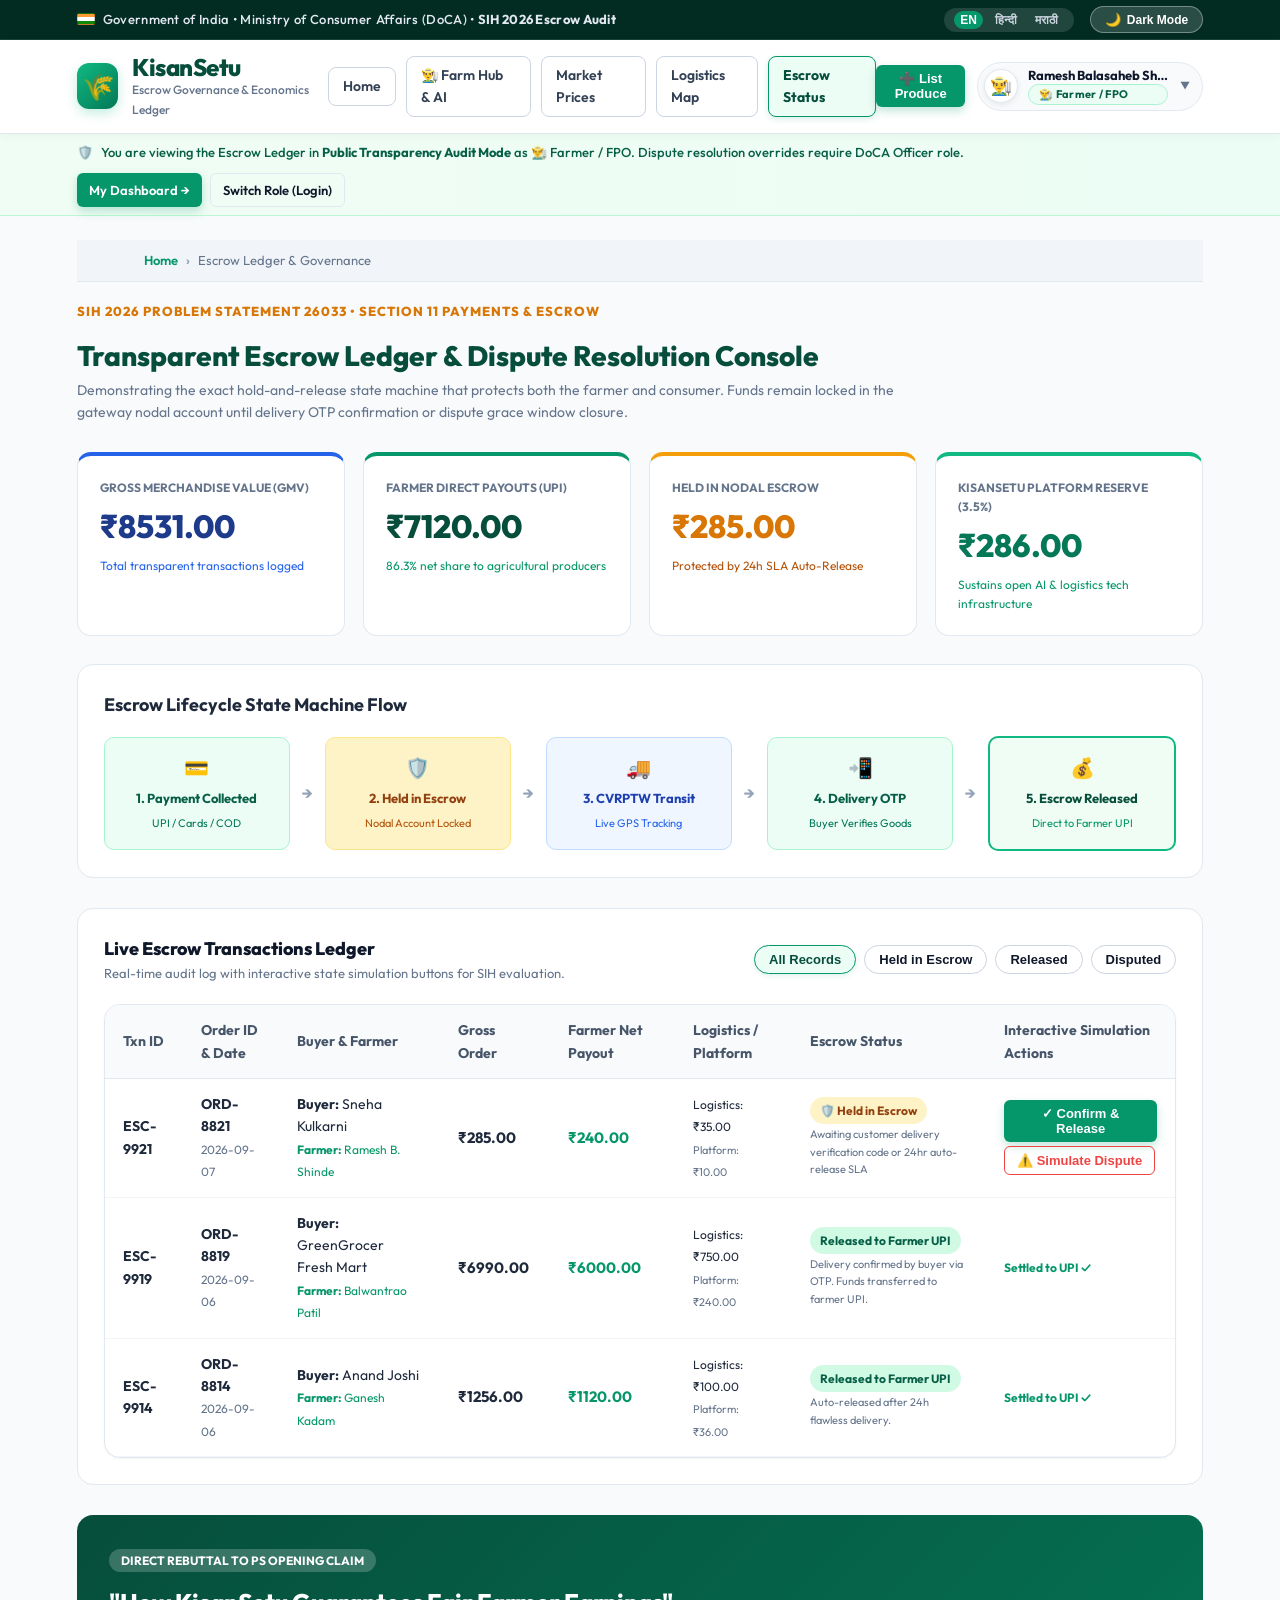
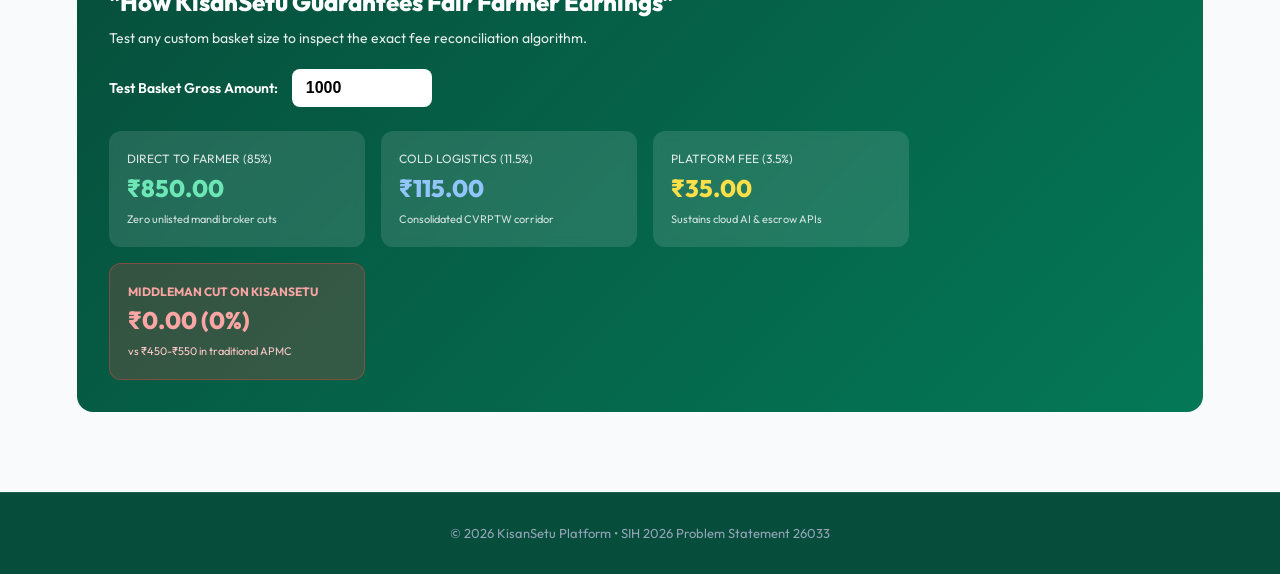
==== admin-escrow.html @ 2e5bcf42 "feat: initial commit for KisanSetu agricultural marketplace platform" ====
<!DOCTYPE html>
<html lang="en">
<head>
    <meta charset="UTF-8">
    <meta name="viewport" content="width=device-width, initial-scale=1.0">
    <title>Escrow Ledger & Platform Governance | KisanSetu (SIH 2026 PS 26033)</title>
    <link rel="stylesheet" href="css/style.css?v=2.4">
    <link rel="stylesheet" href="style.css?v=2.4">
</head>
<body>

    <!-- TOP GOVERNMENT BAR -->
    <div class="gov-top-bar">
        <div class="gov-emblem">
            <span class="gov-flag"></span>
            <span>Government of India • Ministry of Consumer Affairs (DoCA) • <strong>SIH 2026 Escrow Audit</strong></span>
        </div>
        <div class="top-bar-right">
            <div class="lang-selector">
                <button class="lang-btn active" data-lang="en">EN</button>
                <button class="lang-btn" data-lang="hi">हिन्दी</button>
                <button class="lang-btn" data-lang="mr">मराठी</button>
            </div>
        </div>
    </div>

    <!-- MAIN HEADER -->
    <header class="main-header">
        <a href="index.html" class="brand-logo">
            <div class="brand-icon-box">🌾</div>
            <div>
                <h1 class="brand-title">KisanSetu</h1>
                <p class="brand-tagline">Escrow Governance & Economics Ledger</p>
            </div>
        </a>

        <nav class="nav-links">
            <a href="index.html" class="nav-link">Home</a>
            <a href="marketplace.html" class="nav-link">Marketplace</a>
            <a href="farmer-dashboard.html" class="nav-link">AI Forecast</a>
            <a href="logistics.html" class="nav-link">Logistics Map</a>
            <a href="admin-escrow.html" class="nav-link active">Escrow Ledger</a>
        </nav>

        <div class="header-actions">
            <button class="btn btn-outline btn-sm" onclick="resetDatabase()">
                🔄 Reset Demo Data
            </button>
        </div>
    </header>

    <main style="padding: 24px 6% 40px; max-width: 1400px; margin: 0 auto; width: 100%;">
        
        <!-- BREADCRUMBS NAVIGATION -->
        <nav class="breadcrumbs" aria-label="Breadcrumb" style="margin-bottom: 16px;">
            <ol>
                <li><a href="index.html">Home</a></li>
                <li aria-current="page">Escrow Ledger & Governance</li>
            </ol>
        </nav>

        <!-- HEADER ROW -->
        <div style="margin-bottom: 28px;">
            <span class="section-badge">SIH 2026 PROBLEM STATEMENT 26033 • SECTION 11 PAYMENTS & ESCROW</span>
            <h2 style="font-size: 28px; font-weight: 800; color: var(--primary-deep); margin-top: 4px;">
                Transparent Escrow Ledger & Dispute Resolution Console
            </h2>
            <p style="font-size: 14px; color: var(--text-muted); max-width: 850px;">
                Demonstrating the exact hold-and-release state machine that protects both the farmer and consumer. Funds remain locked in the gateway nodal account until delivery OTP confirmation or dispute grace window closure.
            </p>
        </div>

        <!-- KPI STATS CARDS -->
        <div style="display: grid; grid-template-columns: repeat(auto-fit, minmax(240px, 1fr)); gap: 18px; margin-bottom: 28px;">
            <div style="background: white; border-radius: 14px; padding: 22px; border: 1px solid var(--border); border-top: 4px solid #2563eb;">
                <div style="font-size: 12px; color: #64748b; font-weight: 700; text-transform: uppercase;">Gross Merchandise Value (GMV)</div>
                <div style="font-size: 32px; font-weight: 800; color: #1e3a8a; margin-top: 4px;" id="kpiGmv">₹8,531.00</div>
                <div style="font-size: 12px; color: #2563eb; margin-top: 4px;">Total transparent transactions logged</div>
            </div>

            <div style="background: white; border-radius: 14px; padding: 22px; border: 1px solid var(--border); border-top: 4px solid #059669;">
                <div style="font-size: 12px; color: #64748b; font-weight: 700; text-transform: uppercase;">Farmer Direct Payouts (UPI)</div>
                <div style="font-size: 32px; font-weight: 800; color: #064e3b; margin-top: 4px;" id="kpiFarmerPayout">₹7,360.00</div>
                <div style="font-size: 12px; color: #059669; margin-top: 4px;">86.3% net share to agricultural producers</div>
            </div>

            <div style="background: white; border-radius: 14px; padding: 22px; border: 1px solid var(--border); border-top: 4px solid #f59e0b;">
                <div style="font-size: 12px; color: #64748b; font-weight: 700; text-transform: uppercase;">Held in Nodal Escrow</div>
                <div style="font-size: 32px; font-weight: 800; color: #d97706; margin-top: 4px;" id="kpiEscrowHeld">₹285.00</div>
                <div style="font-size: 12px; color: #b45309; margin-top: 4px;">Protected by 24h SLA Auto-Release</div>
            </div>

            <div style="background: white; border-radius: 14px; padding: 22px; border: 1px solid var(--border); border-top: 4px solid #10b981;">
                <div style="font-size: 12px; color: #64748b; font-weight: 700; text-transform: uppercase;">KisanSetu Platform Reserve (3.5%)</div>
                <div style="font-size: 32px; font-weight: 800; color: #047857; margin-top: 4px;" id="kpiPlatform">₹286.00</div>
                <div style="font-size: 12px; color: #059669; margin-top: 4px;">Sustains open AI & logistics tech infrastructure</div>
            </div>
        </div>

        <!-- ESCROW STATE MACHINE PIPELINE VISUALIZER -->
        <div style="background: white; border-radius: 16px; border: 1px solid var(--border); padding: 26px; margin-bottom: 30px;">
            <h3 style="font-size: 18px; font-weight: 700; margin-bottom: 16px; color: #1e293b;">
                Escrow Lifecycle State Machine Flow
            </h3>

            <div style="display: flex; justify-content: space-between; align-items: center; flex-wrap: wrap; gap: 12px; position: relative;">
                <div style="background: #ecfdf5; border: 1.5px solid #a7f3d0; padding: 14px 18px; border-radius: 10px; text-align: center; flex: 1; min-width: 140px;">
                    <div style="font-size: 20px;">💳</div>
                    <strong style="font-size: 13px; color: #065f46; display: block; margin-top: 4px;">1. Payment Collected</strong>
                    <span style="font-size: 11px; color: #047857;">UPI / Cards / COD</span>
                </div>
                <div style="color: #94a3b8; font-weight: bold;">→</div>

                <div style="background: #fef3c7; border: 1.5px solid #fde68a; padding: 14px 18px; border-radius: 10px; text-align: center; flex: 1; min-width: 140px;">
                    <div style="font-size: 20px;">🛡️</div>
                    <strong style="font-size: 13px; color: #92400e; display: block; margin-top: 4px;">2. Held in Escrow</strong>
                    <span style="font-size: 11px; color: #b45309;">Nodal Account Locked</span>
                </div>
                <div style="color: #94a3b8; font-weight: bold;">→</div>

                <div style="background: #eff6ff; border: 1.5px solid #bfdbfe; padding: 14px 18px; border-radius: 10px; text-align: center; flex: 1; min-width: 140px;">
                    <div style="font-size: 20px;">🚚</div>
                    <strong style="font-size: 13px; color: #1e40af; display: block; margin-top: 4px;">3. CVRPTW Transit</strong>
                    <span style="font-size: 11px; color: #2563eb;">Live GPS Tracking</span>
                </div>
                <div style="color: #94a3b8; font-weight: bold;">→</div>

                <div style="background: #ecfdf5; border: 1.5px solid #a7f3d0; padding: 14px 18px; border-radius: 10px; text-align: center; flex: 1; min-width: 140px;">
                    <div style="font-size: 20px;">📲</div>
                    <strong style="font-size: 13px; color: #065f46; display: block; margin-top: 4px;">4. Delivery OTP</strong>
                    <span style="font-size: 11px; color: #047857;">Buyer Verifies Goods</span>
                </div>
                <div style="color: #94a3b8; font-weight: bold;">→</div>

                <div style="background: #f0fdf4; border: 2px solid #10b981; padding: 14px 18px; border-radius: 10px; text-align: center; flex: 1; min-width: 140px;">
                    <div style="font-size: 20px;">💰</div>
                    <strong style="font-size: 13px; color: #064e3b; display: block; margin-top: 4px;">5. Escrow Released</strong>
                    <span style="font-size: 11px; color: #059669;">Direct to Farmer UPI</span>
                </div>
            </div>
        </div>

        <!-- ESCROW TRANSACTION AUDIT TABLE -->
        <div style="background: white; border-radius: 16px; border: 1px solid var(--border); padding: 26px; margin-bottom: 30px;">
            <div style="display: flex; justify-content: space-between; align-items: center; margin-bottom: 20px; flex-wrap: wrap; gap: 14px;">
                <div>
                    <h3 style="font-size: 18px; font-weight: 800; color: #0f172a;">Live Escrow Transactions Ledger</h3>
                    <p style="font-size: 13px; color: var(--text-muted);">Real-time audit log with interactive state simulation buttons for SIH evaluation.</p>
                </div>

                <div style="display: flex; gap: 8px;">
                    <button class="pill-btn active" data-filter="all" onclick="filterEscrow('all', this)">All Records</button>
                    <button class="pill-btn" data-filter="held" onclick="filterEscrow('held', this)">Held in Escrow</button>
                    <button class="pill-btn" data-filter="released" onclick="filterEscrow('released', this)">Released</button>
                    <button class="pill-btn" data-filter="disputed" onclick="filterEscrow('disputed', this)">Disputed</button>
                </div>
            </div>

            <div class="custom-table-wrap">
                <table class="custom-table">
                    <thead>
                        <tr>
                            <th>Txn ID</th>
                            <th>Order ID & Date</th>
                            <th>Buyer & Farmer</th>
                            <th>Gross Order</th>
                            <th>Farmer Net Payout</th>
                            <th>Logistics / Platform</th>
                            <th>Escrow Status</th>
                            <th>Interactive Simulation Actions</th>
                        </tr>
                    </thead>
                    <tbody id="escrowTableBody">
                        <!-- Populated dynamically via renderEscrowTable() -->
                    </tbody>
                </table>
            </div>
        </div>

        <!-- INTERACTIVE MIDDLEMAN REBUTTAL CALCULATOR -->
        <div style="background: linear-gradient(135deg, #064e3b, #047857); color: white; border-radius: 16px; padding: 32px;">
            <div style="max-width: 800px;">
                <span style="background: rgba(255,255,255,0.2); padding: 4px 12px; border-radius: 20px; font-size: 12px; font-weight: 700;">
                    DIRECT REBUTTAL TO PS OPENING CLAIM
                </span>
                <h3 style="font-size: 24px; font-weight: 800; margin: 10px 0 6px;">
                    "How KisanSetu Guarantees Fair Farmer Earnings"
                </h3>
                <p style="font-size: 14px; opacity: 0.9; margin-bottom: 20px;">
                    Test any custom basket size to inspect the exact fee reconciliation algorithm.
                </p>

                <div style="display: flex; gap: 14px; align-items: center; flex-wrap: wrap; margin-bottom: 24px;">
                    <label style="font-size: 14px; font-weight: 600;">Test Basket Gross Amount:</label>
                    <input type="number" id="calcGross" value="1000" step="50" oninput="updateRebuttalCalc()" style="padding: 10px 14px; border-radius: 8px; border: none; font-size: 16px; font-weight: 700; width: 140px;">
                </div>

                <div style="display: grid; grid-template-columns: repeat(auto-fit, minmax(200px, 1fr)); gap: 16px;">
                    <div style="background: rgba(255,255,255,0.12); padding: 18px; border-radius: 12px; backdrop-filter: blur(4px);">
                        <div style="font-size: 12px; opacity: 0.85;">DIRECT TO FARMER (85%)</div>
                        <div style="font-size: 24px; font-weight: 800; color: #6ee7b7;" id="rebFarmer">₹850.00</div>
                        <div style="font-size: 11px; opacity: 0.8; margin-top: 4px;">Zero unlisted mandi broker cuts</div>
                    </div>

                    <div style="background: rgba(255,255,255,0.12); padding: 18px; border-radius: 12px; backdrop-filter: blur(4px);">
                        <div style="font-size: 12px; opacity: 0.85;">COLD LOGISTICS (11.5%)</div>
                        <div style="font-size: 24px; font-weight: 800; color: #93c5fd;" id="rebLogistics">₹115.00</div>
                        <div style="font-size: 11px; opacity: 0.8; margin-top: 4px;">Consolidated CVRPTW corridor</div>
                    </div>

                    <div style="background: rgba(255,255,255,0.12); padding: 18px; border-radius: 12px; backdrop-filter: blur(4px);">
                        <div style="font-size: 12px; opacity: 0.85;">PLATFORM FEE (3.5%)</div>
                        <div style="font-size: 24px; font-weight: 800; color: #fde047;" id="rebPlatform">₹35.00</div>
                        <div style="font-size: 11px; opacity: 0.8; margin-top: 4px;">Sustains cloud AI & escrow APIs</div>
                    </div>

                    <div style="background: rgba(239, 68, 68, 0.2); border: 1px solid rgba(239, 68, 68, 0.4); padding: 18px; border-radius: 12px;">
                        <div style="font-size: 12px; color: #fca5a5; font-weight: 700;">MIDDLEMAN CUT ON KISANSETU</div>
                        <div style="font-size: 24px; font-weight: 800; color: #fca5a5;">₹0.00 (0%)</div>
                        <div style="font-size: 11px; color: #fecaca; margin-top: 4px;">vs ₹450-₹550 in traditional APMC</div>
                    </div>
                </div>
            </div>
        </div>

    </main>

    <!-- DISPUTE SIMULATION MODAL -->
    <div class="modal-overlay" id="disputeModal">
        <div class="modal-box">
            <button class="modal-close-btn" onclick="closeDisputeModal()">✕</button>
            <h3 class="modal-title" style="color:#ef4444;">Raise Escrow Quality Dispute</h3>
            <p style="font-size: 13px; color: var(--text-muted); margin-bottom: 16px;">
                Simulates a consumer finding damaged produce upon delivery. Escrow auto-release is paused immediately.
            </p>

            <form onsubmit="handleDisputeSubmit(event)" style="display: flex; flex-direction: column; gap: 12px;">
                <input type="hidden" id="disputeOrderId">
                <div>
                    <label style="font-size: 13px; font-weight: 600;">Dispute Reason / Category</label>
                    <select id="disputeCategory" style="width: 100%; padding: 9px; border: 1px solid var(--border); border-radius: 6px; background: white;">
                        <option>Transit Bruising / Crushed in Delivery (30% weight damaged)</option>
                        <option>Underweight Delivery (Received 8kg instead of 10kg)</option>
                        <option>Wrong Produce Grade Delivered</option>
                    </select>
                </div>

                <div>
                    <label style="font-size: 13px; font-weight: 600;">Photo Proof of Damaged Goods</label>
                    <div style="background: #f8fafc; border: 1.5px dashed var(--border); border-radius: 8px; padding: 16px; text-align: center; color: var(--text-muted); font-size: 13px;">
                        📸 Simulated Photo Proof Uploaded (tomato_damage_proof.jpg)
                    </div>
                </div>

                <button type="submit" class="btn" style="background:#ef4444; color:white; width: 100%; padding: 12px; margin-top: 6px;">
                    ⚠️ Lock Escrow & Halt Farmer Payout
                </button>
            </form>
        </div>
    </div>

    <!-- FOOTER -->
    <footer class="main-footer" style="padding: 30px 6%; margin-top: 40px;">
        <div class="footer-bottom" style="border: none; padding: 0;">
            <p>© 2026 KisanSetu Platform • SIH 2026 Problem Statement 26033</p>
        </div>
    </footer>

    <!-- SCRIPTS -->
    <script src="js/data-store.js?v=2.2"></script>
    <script src="js/script.js?v=2.4"></script>
    <script>
        let currentFilter = 'all';

        document.addEventListener('DOMContentLoaded', () => {
            renderEscrowTable();
            updateRebuttalCalc();
            updateKpis();
            updateAdminHeader();

            const curLang = window.kisanStore ? window.kisanStore.getLanguage() : (localStorage.getItem('kisansetu_lang') || 'en');
            if (typeof applyLanguage === 'function') {
                applyLanguage(curLang);
            }
        });

        document.addEventListener('kisanLanguageApplied', (e) => {
            const lang = (e && e.detail && e.detail.lang) || (window.kisanStore ? window.kisanStore.getLanguage() : 'en');
            renderEscrowTable();
            updateRebuttalCalc();
            updateKpis();
            updateAdminHeader();
            if (typeof translateDom === 'function') {
                translateDom(document.querySelector('main'), lang);
                const modal = document.getElementById('disputeModal');
                if (modal) translateDom(modal, lang);
            }
        });

        function updateAdminHeader() {
            if (!window.kisanStore) return;
            const user = window.kisanStore.getCurrentUser();
            if (user && user.role === 'admin') {
                const titleEl = document.querySelector('.main-header .brand-tagline');
                if (titleEl) titleEl.innerText = `Escrow Governance • Nodal Officer: ${user.name}`;
            }
        }

        function filterEscrow(status, btn) {
            currentFilter = status;
            document.querySelectorAll('.pill-btn').forEach(b => b.classList.remove('active'));
            btn.classList.add('active');
            renderEscrowTable();
        }

        function updateKpis() {
            if (!window.kisanStore) return;
            const ledger = window.kisanStore.getEscrowLedger();

            let gmv = 0;
            let farmer = 0;
            let held = 0;
            let platform = 0;

            ledger.forEach(item => {
                gmv += item.grossAmount;
                platform += item.platformFee;
                if (item.status === 'released') {
                    farmer += item.farmerPayout;
                } else if (item.status === 'held') {
                    held += item.grossAmount;
                }
            });

            document.getElementById('kpiGmv').innerText = `₹${gmv.toFixed(2)}`;
            document.getElementById('kpiFarmerPayout').innerText = `₹${farmer.toFixed(2)}`;
            document.getElementById('kpiEscrowHeld').innerText = `₹${held.toFixed(2)}`;
            document.getElementById('kpiPlatform').innerText = `₹${platform.toFixed(2)}`;
        }

        function renderEscrowTable() {
            if (!window.kisanStore) return;
            const ledger = window.kisanStore.getEscrowLedger();
            const tbody = document.getElementById('escrowTableBody');

            let filtered = ledger;
            if (currentFilter !== 'all') {
                filtered = ledger.filter(item => item.status === currentFilter);
            }

            let html = '';
            filtered.forEach(item => {
                const badge = item.status === 'released'
                    ? `<span class="status-badge status-released">Released to Farmer UPI</span>`
                    : item.status === 'disputed'
                    ? `<span class="status-badge status-disputed">⚠️ Dispute Paused</span>`
                    : `<span class="status-badge status-held">🛡️ Held in Escrow</span>`;

                html += `
                    <tr>
                        <td><strong>${item.txnId}</strong></td>
                        <td>
                            <strong>${item.orderId}</strong><br>
                            <span style="font-size:12px; color:#64748b;">${item.date}</span>
                        </td>
                        <td>
                            <strong>Buyer:</strong> ${item.buyerName}<br>
                            <span style="font-size:12px; color:#059669;"><strong>Farmer:</strong> ${item.farmerName}</span>
                        </td>
                        <td><strong style="font-size:15px;">₹${item.grossAmount.toFixed(2)}</strong></td>
                        <td><strong style="font-size:15px; color:#059669;">₹${item.farmerPayout.toFixed(2)}</strong></td>
                        <td>
                            <span style="font-size:12px;">Logistics: ₹${item.logisticsFee.toFixed(2)}</span><br>
                            <span style="font-size:11px; color:#64748b;">Platform: ₹${item.platformFee.toFixed(2)}</span>
                        </td>
                        <td>
                            ${badge}
                            <div style="font-size:11px; color:#64748b; margin-top:2px;">${item.notes}</div>
                        </td>
                        <td>
                            ${item.status === 'held' ? `
                                <button class="btn btn-sm btn-primary" onclick="triggerRelease('${item.orderId}')">
                                    ✓ Confirm & Release
                                </button>
                                <button class="btn btn-sm btn-outline" style="margin-top:4px; border-color:#ef4444; color:#ef4444;" onclick="openDisputeModal('${item.orderId}')">
                                    ⚠️ Simulate Dispute
                                </button>
                            ` : item.status === 'disputed' ? `
                                <button class="btn btn-sm btn-primary" onclick="resolveAdminDispute('${item.orderId}', 'release_farmer')">
                                    Release to Farmer
                                </button>
                                <button class="btn btn-sm btn-outline" style="margin-top:4px;" onclick="resolveAdminDispute('${item.orderId}', 'refund_buyer')">
                                    Refund Buyer
                                </button>
                            ` : `
                                <span style="font-size:12px; color:#059669; font-weight:bold;">Settled to UPI ✓</span>
                            `}
                        </td>
                    </tr>
                `;
            });

            tbody.innerHTML = html;
            if (typeof translateDom === 'function') translateDom(tbody);
            updateKpis();
        }

        function triggerRelease(orderId) {
            if (window.kisanStore) {
                window.kisanStore.releaseEscrow(orderId);
                renderEscrowTable();
                showToast(`Escrow released for Order ${orderId}! Transferred to farmer UPI.`, 'success');
            }
        }

        function openDisputeModal(orderId) {
            document.getElementById('disputeOrderId').value = orderId;
            document.getElementById('disputeModal').classList.add('active');
        }

        function closeDisputeModal() {
            document.getElementById('disputeModal').classList.remove('active');
        }

        function handleDisputeSubmit(e) {
            e.preventDefault();
            const orderId = document.getElementById('disputeOrderId').value;
            const reason = document.getElementById('disputeCategory').value;

            if (window.kisanStore) {
                window.kisanStore.raiseDispute(orderId, reason);
                closeDisputeModal();
                renderEscrowTable();
                showToast(`Dispute raised for Order ${orderId}! Escrow paused.`, 'warning');
            }
        }

        function resolveAdminDispute(orderId, resolutionType) {
            if (window.kisanStore) {
                window.kisanStore.resolveDispute(orderId, resolutionType);
                renderEscrowTable();
                showToast(`Dispute resolved via admin override (${resolutionType})!`, 'info');
            }
        }

        function updateRebuttalCalc() {
            const gross = parseFloat(document.getElementById('calcGross').value) || 1000;
            const farmer = gross * 0.85;
            const logistics = gross * 0.115;
            const platform = gross * 0.035;

            document.getElementById('rebFarmer').innerText = `₹${farmer.toFixed(2)}`;
            document.getElementById('rebLogistics').innerText = `₹${logistics.toFixed(2)}`;
            document.getElementById('rebPlatform').innerText = `₹${platform.toFixed(2)}`;
        }

        function resetDatabase() {
            if (confirm("Reset local demo data back to default SIH 2026 seed values?")) {
                if (window.kisanStore) {
                    window.kisanStore.reset();
                    renderEscrowTable();
                    showToast('Demo dataset refreshed!', 'success');
                }
            }
        }
    </script>
</body>
</html>
---- css/style.css ----
/* ===================================================
   KisanSetu - Master Modern Stylesheet
   SIH 2026 Problem Statement 26033
   High-Aesthetic UI, Glassmorphism, Responsive & Dark-Accent Elements
=================================================== */

@import url('https://fonts.googleapis.com/css2?family=Outfit:wght@300;400;500;600;700;800&family=Inter:wght@400;500;600;700&display=swap');

:root {
    --primary: #059669;
    --primary-hover: #047857;
    --primary-deep: #064E3B;
    --primary-light: #ecfdf5;
    --primary-border: #a7f3d0;
    
    --secondary: #d97706;
    --secondary-hover: #b45309;
    --secondary-light: #fffbeb;
    
    --accent: #2563eb;
    --accent-light: #eff6ff;
    
    --success: #10b981;
    --warning: #f59e0b;
    --danger: #ef4444;
    --danger-light: #fef2f2;
    
    --bg-page: #f8fafc;
    --bg-card: #ffffff;
    --bg-alt: #f1f5f9;
    
    --text-main: #0f172a;
    --text-muted: #64748b;
    --text-light: #94a3b8;
    
    --border: #e2e8f0;
    --border-light: #f1f5f9;
    
    --radius-sm: 6px;
    --radius-md: 10px;
    --radius-lg: 16px;
    --radius-full: 9999px;
    
    --shadow-sm: 0 1px 2px rgba(0,0,0,0.05);
    --shadow-md: 0 4px 12px rgba(0,0,0,0.06);
    --shadow-lg: 0 10px 25px rgba(0,0,0,0.08);
    --shadow-glow: 0 0 20px rgba(5,150,105,0.2);
    
    --transition: all 0.25s cubic-bezier(0.4, 0, 0.2, 1);
}

* {
    margin: 0;
    padding: 0;
    box-sizing: border-box;
}

body {
    font-family: 'Outfit', 'Inter', -apple-system, sans-serif;
    background-color: var(--bg-page);
    color: var(--text-main);
    line-height: 1.6;
    min-height: 100vh;
    display: flex;
    flex-direction: column;
}

/* ===================================================
   GOVERNMENT TOP BAR & TICKER
=================================================== */
.gov-top-bar {
    background: #022c22;
    color: #e2e8f0;
    padding: 6px 6%;
    display: flex;
    justify-content: space-between;
    align-items: center;
    font-size: 13px;
    font-weight: 500;
    letter-spacing: 0.3px;
    border-bottom: 1px solid rgba(255,255,255,0.1);
}

.gov-emblem {
    display: flex;
    align-items: center;
    gap: 8px;
}

.gov-flag {
    display: inline-block;
    width: 18px;
    height: 12px;
    border-radius: 2px;
    background: linear-gradient(to bottom, #FF9933 33.3%, #ffffff 33.3%, #ffffff 66.6%, #128807 66.6%);
    border: 1px solid rgba(0,0,0,0.2);
}

.top-bar-right {
    display: flex;
    align-items: center;
    gap: 16px;
}

.lang-selector {
    display: flex;
    align-items: center;
    gap: 6px;
    background: rgba(255,255,255,0.12);
    padding: 3px 10px;
    border-radius: 20px;
}

.lang-btn {
    background: none;
    border: none;
    color: #cbd5e1;
    font-size: 12px;
    cursor: pointer;
    font-weight: 600;
    padding: 2px 6px;
    border-radius: 12px;
    transition: var(--transition);
}

.lang-btn.active, .lang-btn:hover {
    background: var(--primary);
    color: #ffffff;
}

/* Mandi Price Marquee Ticker */
.mandi-ticker-bar {
    background: #064e3b;
    color: #ffffff;
    font-size: 13px;
    overflow: hidden;
    white-space: nowrap;
    display: flex;
    align-items: center;
    padding: 6px 0;
    border-bottom: 1px solid rgba(255,255,255,0.15);
}

.ticker-label {
    background: #d97706;
    color: #ffffff;
    font-weight: 700;
    padding: 2px 14px;
    font-size: 11px;
    text-transform: uppercase;
    letter-spacing: 0.6px;
    margin-left: 20px;
    border-radius: 4px;
    display: flex;
    align-items: center;
    gap: 5px;
    z-index: 2;
}

.ticker-track {
    display: inline-block;
    padding-left: 30px;
    animation: marquee 35s linear infinite;
}

.ticker-item {
    display: inline-flex;
    align-items: center;
    gap: 8px;
    margin-right: 35px;
    font-weight: 500;
}

.ticker-price {
    font-weight: 700;
    color: #fde047;
}

.ticker-up {
    color: #86efac;
    font-size: 12px;
}

.ticker-down {
    color: #fca5a5;
    font-size: 12px;
}

@keyframes marquee {
    0% { transform: translateX(0); }
    100% { transform: translateX(-50%); }
}

/* ===================================================
   MAIN HEADER & NAVIGATION
=================================================== */
.main-header {
    background: #ffffff;
    padding: 14px 6%;
    display: flex;
    align-items: center;
    justify-content: space-between;
    box-shadow: 0 2px 10px rgba(0,0,0,0.04);
    position: sticky;
    top: 0;
    z-index: 1000;
    border-bottom: 1px solid var(--border);
}

.brand-logo {
    display: flex;
    align-items: center;
    gap: 14px;
    text-decoration: none;
}

.brand-icon-box {
    width: 46px;
    height: 46px;
    background: linear-gradient(135deg, #10b981, #047857);
    border-radius: 12px;
    display: flex;
    align-items: center;
    justify-content: center;
    font-size: 26px;
    box-shadow: 0 4px 12px rgba(16,185,129,0.25);
    color: white;
}

.brand-title {
    font-size: 24px;
    font-weight: 800;
    color: var(--primary-deep);
    line-height: 1.1;
    letter-spacing: -0.5px;
}

.brand-tagline {
    font-size: 12px;
    color: var(--text-muted);
    font-weight: 500;
}

.nav-links {
    display: flex;
    align-items: center;
    gap: 10px;
}

.nav-link {
    text-decoration: none;
    color: #334155;
    font-weight: 600;
    font-size: 14px;
    padding: 7px 14px;
    border-radius: 8px;
    border: 1.5px solid #cbd5e1;
    background: #ffffff;
    transition: all 0.2s ease;
    display: inline-flex;
    align-items: center;
    gap: 6px;
}

.nav-link:hover {
    color: var(--primary);
    border-color: var(--primary);
    background: #f0fdf4;
    transform: translateY(-1px);
}

.nav-link.active {
    color: var(--primary-deep);
    background: var(--primary-light);
    border: 1.5px solid var(--primary);
    font-weight: 700;
    box-shadow: 0 2px 6px rgba(5, 150, 105, 0.16);
}

.cart-indicator {
    position: relative;
    cursor: pointer;
    background: var(--bg-alt);
    padding: 8px 12px;
    border-radius: 20px;
    font-weight: 600;
    font-size: 14px;
    display: flex;
    align-items: center;
    gap: 6px;
    transition: var(--transition);
}

.cart-indicator:hover {
    background: var(--primary-light);
    color: var(--primary);
}

.cart-badge {
    background: var(--danger);
    color: white;
    font-size: 11px;
    font-weight: 700;
    padding: 2px 7px;
    border-radius: 10px;
}

.header-actions {
    display: flex;
    align-items: center;
    gap: 12px;
}

.btn {
    display: inline-flex;
    align-items: center;
    justify-content: center;
    gap: 8px;
    padding: 10px 20px;
    border-radius: var(--radius-md);
    font-weight: 600;
    font-size: 14px;
    text-decoration: none;
    cursor: pointer;
    border: none;
    transition: var(--transition);
}

.btn-primary {
    background: var(--primary);
    color: #ffffff;
    box-shadow: 0 4px 10px rgba(5,150,105,0.25);
}

.btn-primary:hover {
    background: var(--primary-hover);
    transform: translateY(-1px);
    box-shadow: 0 6px 14px rgba(5,150,105,0.3);
}

.btn-secondary {
    background: #ffffff;
    color: var(--primary);
    border: 1.5px solid var(--primary);
}

.btn-secondary:hover {
    background: var(--primary-light);
}

.btn-accent {
    background: var(--secondary);
    color: #ffffff;
}

.btn-accent:hover {
    background: var(--secondary-hover);
}

.btn-outline {
    background: transparent;
    color: var(--text-main);
    border: 1px solid var(--border);
}

.btn-outline:hover {
    background: var(--bg-alt);
}

.btn-sm {
    padding: 6px 12px;
    font-size: 13px;
    border-radius: var(--radius-sm);
}

/* ===================================================
   HERO SECTION
=================================================== */
.hero-wrapper {
    background: linear-gradient(135deg, #ecfdf5 0%, #f0fdf4 40%, #ffffff 100%);
    padding: 70px 6%;
    position: relative;
    overflow: hidden;
    border-bottom: 1px solid var(--border);
}

.hero-grid {
    display: grid;
    grid-template-columns: 1.15fr 0.85fr;
    gap: 50px;
    align-items: center;
    max-width: 1300px;
    margin: 0 auto;
}

.hero-content {
    display: flex;
    flex-direction: column;
    gap: 20px;
}

.hero-badge-pill {
    display: inline-flex;
    align-items: center;
    gap: 8px;
    background: #d1fae5;
    color: var(--primary-deep);
    padding: 8px 18px;
    border-radius: var(--radius-full);
    font-size: 14px;
    font-weight: 700;
    border: 1px solid var(--primary-border);
    width: fit-content;
}

.hero-title {
    font-size: 50px;
    font-weight: 800;
    line-height: 1.15;
    color: #0f172a;
    letter-spacing: -1px;
}

.hero-title span {
    background: linear-gradient(135deg, #059669, #10b981);
    -webkit-background-clip: text;
    -webkit-text-fill-color: transparent;
}

.hero-subtitle {
    font-size: 18px;
    color: #475569;
    line-height: 1.6;
    max-width: 600px;
}

.hero-buttons {
    display: flex;
    gap: 16px;
    flex-wrap: wrap;
    margin-top: 10px;
}

.hero-btn-lg {
    padding: 15px 28px;
    font-size: 16px;
    border-radius: 12px;
}

.hero-card-box {
    background: #ffffff;
    border-radius: 20px;
    padding: 32px;
    box-shadow: 0 20px 45px rgba(0,0,0,0.07);
    border: 1px solid var(--border);
    position: relative;
}

.hero-card-badge {
    position: absolute;
    top: -14px;
    right: 30px;
    background: linear-gradient(135deg, #f59e0b, #d97706);
    color: white;
    font-size: 12px;
    font-weight: 700;
    padding: 5px 14px;
    border-radius: 20px;
    box-shadow: 0 4px 10px rgba(217,119,6,0.3);
}

.hero-card-header {
    display: flex;
    align-items: center;
    gap: 16px;
    margin-bottom: 20px;
}

.hero-card-icon {
    font-size: 44px;
}

.hero-card-header h3 {
    font-size: 22px;
    color: var(--primary-deep);
    font-weight: 700;
}

.hero-perks {
    list-style: none;
    display: flex;
    flex-direction: column;
    gap: 14px;
    margin: 20px 0;
}

.hero-perks li {
    display: flex;
    align-items: center;
    gap: 12px;
    font-size: 15px;
    font-weight: 600;
    color: #334155;
}

.hero-check {
    width: 24px;
    height: 24px;
    background: #d1fae5;
    color: var(--primary-deep);
    border-radius: 50%;
    display: flex;
    align-items: center;
    justify-content: center;
    font-weight: 800;
    font-size: 13px;
    flex-shrink: 0;
}

/* ===================================================
   INTERACTIVE COMPARISON (Middlemen vs KisanSetu)
=================================================== */
.comparison-section {
    padding: 60px 6%;
    background: #ffffff;
    border-bottom: 1px solid var(--border);
}

.section-head {
    text-align: center;
    max-width: 750px;
    margin: 0 auto 40px;
}

.section-badge {
    display: inline-block;
    color: var(--secondary);
    font-weight: 800;
    font-size: 13px;
    text-transform: uppercase;
    letter-spacing: 1px;
    margin-bottom: 8px;
}

.section-head h2 {
    font-size: 34px;
    font-weight: 800;
    color: #0f172a;
    line-height: 1.2;
}

.section-head p {
    color: var(--text-muted);
    font-size: 16px;
    margin-top: 10px;
}

.comparison-grid {
    display: grid;
    grid-template-columns: 1fr 1fr;
    gap: 30px;
    max-width: 1100px;
    margin: 0 auto;
}

.compare-card {
    padding: 30px;
    border-radius: 16px;
    border: 1.5px solid var(--border);
}

.compare-card.traditional {
    background: #fff7ed;
    border-color: #fed7aa;
}

.compare-card.kisansetu {
    background: #ecfdf5;
    border-color: #a7f3d0;
    box-shadow: 0 10px 30px rgba(5,150,105,0.08);
}

.compare-title {
    font-size: 20px;
    font-weight: 700;
    margin-bottom: 15px;
    display: flex;
    align-items: center;
    justify-content: space-between;
}

.compare-breakdown {
    display: flex;
    flex-direction: column;
    gap: 12px;
    margin: 20px 0;
}

.bar-row {
    display: flex;
    flex-direction: column;
    gap: 4px;
}

.bar-row-header {
    display: flex;
    justify-content: space-between;
    font-size: 14px;
    font-weight: 600;
}

.bar-progress {
    height: 10px;
    background: rgba(0,0,0,0.06);
    border-radius: 6px;
    overflow: hidden;
}

.bar-fill {
    height: 100%;
    border-radius: 6px;
}

.bar-fill.farmer { background: #10b981; }
.bar-fill.middlemen { background: #ef4444; }
.bar-fill.logistics { background: #3b82f6; }
.bar-fill.platform { background: #f59e0b; }

.compare-summary {
    border-top: 1px dashed rgba(0,0,0,0.15);
    padding-top: 16px;
    display: flex;
    justify-content: space-between;
    align-items: center;
}

.compare-price-tag {
    font-size: 26px;
    font-weight: 800;
}

/* ===================================================
   IMPACT STATS STRIP
=================================================== */
.stats-strip {
    background: #064e3b;
    color: white;
    padding: 36px 6%;
    display: grid;
    grid-template-columns: repeat(4, 1fr);
    gap: 20px;
    text-align: center;
}

.stat-item {
    border-right: 1px solid rgba(255,255,255,0.15);
    padding: 10px 20px;
}

.stat-item:last-child {
    border-right: none;
}

.stat-number {
    font-size: 38px;
    font-weight: 800;
    color: #6ee7b7;
    line-height: 1.1;
    margin-bottom: 6px;
}

.stat-title {
    font-size: 14px;
    color: #e2e8f0;
    font-weight: 500;
}

/* ===================================================
   ROLE ENTRY CARDS (Farmer, Consumer, Bulk, Logistics)
=================================================== */
.roles-section {
    padding: 70px 6%;
    background: var(--bg-page);
}

.roles-grid {
    display: grid;
    grid-template-columns: repeat(4, 1fr);
    gap: 24px;
    max-width: 1300px;
    margin: 0 auto;
}

.role-card {
    background: #ffffff;
    border-radius: 16px;
    padding: 28px 24px;
    border: 1px solid var(--border);
    transition: var(--transition);
    display: flex;
    flex-direction: column;
    justify-content: space-between;
    position: relative;
    overflow: hidden;
}

.role-card:hover {
    transform: translateY(-6px);
    box-shadow: var(--shadow-lg);
    border-color: var(--primary);
}

.role-card-top {
    margin-bottom: 24px;
}

.role-card-icon {
    font-size: 40px;
    margin-bottom: 16px;
    display: inline-block;
}

.role-card h3 {
    font-size: 20px;
    font-weight: 700;
    color: #0f172a;
    margin-bottom: 8px;
}

.role-card p {
    font-size: 14px;
    color: var(--text-muted);
    line-height: 1.5;
}

/* ===================================================
   MARKETPLACE CATALOG & FILTERS
=================================================== */
.marketplace-container {
    padding: 40px 6%;
    max-width: 1400px;
    margin: 0 auto;
    width: 100%;
}

.market-header-banner {
    background: linear-gradient(135deg, #064e3b, #047857);
    color: white;
    padding: 30px;
    border-radius: 16px;
    margin-bottom: 30px;
    display: flex;
    justify-content: space-between;
    align-items: center;
    flex-wrap: wrap;
    gap: 20px;
}

.market-mode-toggle {
    display: flex;
    background: rgba(255,255,255,0.15);
    padding: 4px;
    border-radius: 30px;
}

.mode-btn {
    background: none;
    border: 1.5px solid rgba(255, 255, 255, 0.4);
    color: white;
    padding: 8px 18px;
    border-radius: 25px;
    cursor: pointer;
    font-weight: 600;
    font-size: 14px;
    transition: var(--transition);
}

.mode-btn:hover {
    border-color: rgba(255, 255, 255, 0.9);
}

.mode-btn.active {
    background: white;
    border-color: white;
    color: var(--primary-deep);
}

.filters-bar {
    background: white;
    padding: 16px 24px;
    border-radius: 12px;
    border: 1px solid var(--border);
    display: flex;
    flex-wrap: wrap;
    gap: 16px;
    align-items: center;
    margin-bottom: 30px;
}

.search-input-wrap {
    flex: 1;
    min-width: 260px;
    position: relative;
}

.search-input-wrap input {
    width: 100%;
    padding: 10px 16px 10px 38px;
    border: 1.5px solid var(--border);
    border-radius: 8px;
    font-size: 14px;
    outline: none;
    transition: var(--transition);
}

.search-input-wrap input:focus {
    border-color: var(--primary);
}

.search-icon {
    position: absolute;
    left: 12px;
    top: 50%;
    transform: translateY(-50%);
    color: var(--text-muted);
}

.filter-pills {
    display: flex;
    gap: 8px;
    flex-wrap: wrap;
}

.pill-btn {
    background: #ffffff;
    border: 1.5px solid #cbd5e1;
    color: var(--text-main);
    padding: 6px 14px;
    border-radius: 20px;
    font-size: 13px;
    font-weight: 600;
    cursor: pointer;
    transition: var(--transition);
}

.pill-btn:hover {
    border-color: var(--primary);
    color: var(--primary-deep);
    background: #f8fafc;
}

.pill-btn.active {
    background: var(--primary-light);
    color: var(--primary-deep);
    border: 1.5px solid var(--primary);
    font-weight: 700;
    box-shadow: 0 2px 5px rgba(5, 150, 105, 0.12);
}

/* Products Grid */
.products-grid {
    display: grid;
    grid-template-columns: repeat(auto-fill, minmax(290px, 1fr));
    gap: 24px;
}

.product-card {
    background: white;
    border-radius: 16px;
    border: 1px solid var(--border);
    overflow: hidden;
    transition: var(--transition);
    display: flex;
    flex-direction: column;
    position: relative;
}

.product-card:hover {
    transform: translateY(-5px);
    box-shadow: var(--shadow-lg);
    border-color: #a7f3d0;
}

.product-image-wrap {
    position: relative;
    height: 180px;
    background: #f1f5f9;
    overflow: hidden;
}

.product-image-wrap img {
    width: 100%;
    height: 100%;
    object-fit: cover;
    transition: transform 0.4s ease;
}

.product-card:hover .product-image-wrap img {
    transform: scale(1.05);
}

.freshness-tag {
    position: absolute;
    top: 12px;
    left: 12px;
    background: rgba(6, 78, 59, 0.9);
    backdrop-filter: blur(4px);
    color: #6ee7b7;
    font-size: 11px;
    font-weight: 700;
    padding: 4px 10px;
    border-radius: 20px;
}

.verified-farmer-tag {
    position: absolute;
    top: 12px;
    right: 12px;
    background: rgba(255, 255, 255, 0.95);
    color: var(--primary);
    font-size: 11px;
    font-weight: 700;
    padding: 4px 8px;
    border-radius: 20px;
    display: flex;
    align-items: center;
    gap: 4px;
    box-shadow: 0 2px 6px rgba(0,0,0,0.1);
}

.product-body {
    padding: 18px;
    display: flex;
    flex-direction: column;
    flex: 1;
    gap: 10px;
}

.product-crop-name {
    font-size: 18px;
    font-weight: 700;
    color: var(--text-main);
}

.product-farmer-sub {
    font-size: 13px;
    color: var(--text-muted);
    display: flex;
    align-items: center;
    gap: 6px;
}

.price-box-main {
    background: #f0fdf4;
    padding: 10px 12px;
    border-radius: 8px;
    border: 1px solid #d1fae5;
    margin: 6px 0;
}

.price-comparison-line {
    font-size: 12px;
    color: #dc2626;
    text-decoration: line-through;
    font-weight: 600;
}

.price-direct-line {
    font-size: 22px;
    font-weight: 800;
    color: var(--primary-deep);
    display: flex;
    align-items: baseline;
    gap: 4px;
}

.price-direct-line span {
    font-size: 13px;
    font-weight: 500;
    color: var(--text-muted);
}

.savings-chip {
    font-size: 11px;
    font-weight: 700;
    color: #047857;
    background: #d1fae5;
    padding: 2px 6px;
    border-radius: 4px;
    margin-left: 6px;
}

.transparency-trigger {
    background: none;
    border: none;
    color: var(--primary);
    font-size: 12px;
    font-weight: 700;
    cursor: pointer;
    text-align: left;
    display: inline-flex;
    align-items: center;
    gap: 4px;
    padding: 0;
}

.transparency-trigger:hover {
    text-decoration: underline;
}

.product-footer {
    margin-top: auto;
    padding-top: 12px;
    display: flex;
    gap: 8px;
}

/* ===================================================
   TRANSPARENT PRICING MODAL
=================================================== */
.modal-overlay {
    position: fixed;
    inset: 0;
    background: rgba(15, 23, 42, 0.65);
    backdrop-filter: blur(4px);
    display: none;
    align-items: center;
    justify-content: center;
    z-index: 2000;
    padding: 20px;
}

.modal-overlay.active {
    display: flex;
}

.modal-box {
    background: white;
    border-radius: 18px;
    max-width: 520px;
    width: 100%;
    padding: 28px;
    box-shadow: 0 20px 40px rgba(0,0,0,0.2);
    position: relative;
    max-height: 90vh;
    overflow-y: auto;
    animation: modalPop 0.3s cubic-bezier(0.16, 1, 0.3, 1);
}

@keyframes modalPop {
    from { opacity: 0; transform: scale(0.95); }
    to { opacity: 1; transform: scale(1); }
}

.modal-close-btn {
    position: absolute;
    top: 20px;
    right: 20px;
    background: var(--bg-alt);
    border: none;
    width: 32px;
    height: 32px;
    border-radius: 50%;
    cursor: pointer;
    font-size: 16px;
    display: flex;
    align-items: center;
    justify-content: center;
}

.modal-title {
    font-size: 22px;
    font-weight: 800;
    color: var(--primary-deep);
    margin-bottom: 6px;
}

.itemized-card {
    background: #f8fafc;
    border-radius: 12px;
    border: 1px solid var(--border);
    padding: 16px;
    margin: 16px 0;
    display: flex;
    flex-direction: column;
    gap: 12px;
}

.itemized-row {
    display: flex;
    justify-content: space-between;
    font-size: 14px;
}

.itemized-row.highlight {
    font-weight: 700;
    color: var(--primary-deep);
    border-top: 1px dashed var(--border);
    padding-top: 10px;
    font-size: 16px;
}

/* ===================================================
   DASHBOARDS & AI DEMAND FORECASTING
=================================================== */
.dashboard-layout {
    display: grid;
    grid-template-columns: 260px 1fr;
    min-height: calc(100vh - 120px);
}

.dash-sidebar {
    background: white;
    border-right: 1px solid var(--border);
    padding: 24px 16px;
    display: flex;
    flex-direction: column;
    gap: 8px;
}

.user-profile-badge {
    padding: 16px;
    background: #f8fafc;
    border-radius: 12px;
    border: 1px solid var(--border);
    margin-bottom: 16px;
}

.user-profile-badge h4 {
    font-size: 15px;
    font-weight: 700;
}

.user-profile-badge p {
    font-size: 12px;
    color: var(--text-muted);
}

.sidebar-link {
    display: flex;
    align-items: center;
    gap: 12px;
    padding: 11px 16px;
    border-radius: var(--radius-md);
    text-decoration: none;
    color: #475569;
    font-weight: 600;
    font-size: 14px;
    transition: var(--transition);
    cursor: pointer;
    border: 1.5px solid #cbd5e1;
    background: #ffffff;
    margin-bottom: 8px;
    text-align: left;
    width: 100%;
}

.sidebar-link:hover {
    border-color: var(--primary);
    background: #f8fafc;
    color: var(--primary-deep);
}

.sidebar-link.active {
    background: var(--primary-light);
    color: var(--primary-deep);
    border: 1.5px solid var(--primary);
    font-weight: 700;
    box-shadow: 0 2px 6px rgba(5, 150, 105, 0.14);
}

.dash-content {
    padding: 32px;
    overflow-y: auto;
    background: #f8fafc;
}

.dash-header-row {
    display: flex;
    justify-content: space-between;
    align-items: center;
    margin-bottom: 24px;
    flex-wrap: wrap;
    gap: 16px;
}

.chart-card {
    background: white;
    border-radius: 16px;
    padding: 24px;
    border: 1px solid var(--border);
    box-shadow: var(--shadow-sm);
    margin-bottom: 24px;
}

.ai-explain-badge {
    background: #fef3c7;
    border: 1px solid #fde68a;
    color: #92400e;
    padding: 12px 16px;
    border-radius: 8px;
    font-size: 13px;
    margin-top: 14px;
    display: flex;
    align-items: flex-start;
    gap: 10px;
    line-height: 1.5;
}

/* Voice Listing simulation widget */
.voice-listing-box {
    background: linear-gradient(135deg, #1e293b, #0f172a);
    color: white;
    border-radius: 16px;
    padding: 24px;
    margin-bottom: 24px;
    display: flex;
    align-items: center;
    justify-content: space-between;
    flex-wrap: wrap;
    gap: 20px;
}

.mic-pulse-btn {
    width: 58px;
    height: 58px;
    border-radius: 50%;
    background: #ef4444;
    border: none;
    color: white;
    font-size: 24px;
    cursor: pointer;
    display: flex;
    align-items: center;
    justify-content: center;
    box-shadow: 0 0 0 0 rgba(239,68,68,0.7);
    animation: micPulse 1.8s infinite;
    flex-shrink: 0;
}

@keyframes micPulse {
    0% { box-shadow: 0 0 0 0 rgba(239, 68, 68, 0.7); }
    70% { box-shadow: 0 0 0 16px rgba(239, 68, 68, 0); }
    100% { box-shadow: 0 0 0 0 rgba(239, 68, 68, 0); }
}

/* Table styles */
.custom-table-wrap {
    background: white;
    border-radius: 16px;
    border: 1px solid var(--border);
    overflow-x: auto;
    box-shadow: var(--shadow-sm);
}

.custom-table {
    width: 100%;
    border-collapse: collapse;
    font-size: 14px;
}

.custom-table th {
    background: #f8fafc;
    padding: 14px 18px;
    text-align: left;
    font-weight: 700;
    color: #475569;
    border-bottom: 1px solid var(--border);
}

.custom-table td {
    padding: 14px 18px;
    border-bottom: 1px solid var(--border-light);
    color: #1e293b;
}

.status-badge {
    display: inline-flex;
    align-items: center;
    gap: 6px;
    padding: 4px 10px;
    border-radius: 20px;
    font-size: 12px;
    font-weight: 700;
}

.status-held { background: #fef3c7; color: #92400e; }
.status-released { background: #d1fae5; color: #065f46; }
.status-transit { background: #dbeafe; color: #1e40af; }
.status-disputed { background: #fee2e2; color: #991b1b; }

/* ===================================================
   LOGISTICS MAP & CVRPTW ROUTE OPTIMIZATION
=================================================== */
.logistics-grid {
    display: grid;
    grid-template-columns: 1fr 380px;
    gap: 24px;
    max-width: 1400px;
    margin: 0 auto;
}

#logisticsMap {
    height: 560px;
    width: 100%;
    border-radius: 16px;
    border: 1px solid var(--border);
    box-shadow: var(--shadow-md);
    z-index: 1;
}

.optimization-panel {
    background: white;
    border-radius: 16px;
    padding: 24px;
    border: 1px solid var(--border);
    box-shadow: var(--shadow-md);
    display: flex;
    flex-direction: column;
    gap: 20px;
}

.cvrptw-stat-card {
    background: #f8fafc;
    border-radius: 12px;
    padding: 16px;
    border: 1px solid var(--border);
}

.cvrptw-compare-row {
    display: flex;
    justify-content: space-between;
    margin-top: 8px;
    font-size: 14px;
}

/* ===================================================
   TOAST NOTIFICATION CONTAINER
=================================================== */
.toast-container {
    position: fixed;
    bottom: 24px;
    right: 24px;
    z-index: 9999;
    display: flex;
    flex-direction: column;
    gap: 10px;
    pointer-events: none;
}

.toast {
    background: #0f172a;
    color: white;
    padding: 14px 20px;
    border-radius: 10px;
    font-size: 14px;
    font-weight: 600;
    box-shadow: 0 10px 25px rgba(0,0,0,0.2);
    display: flex;
    align-items: center;
    gap: 12px;
    min-width: 280px;
    pointer-events: auto;
    animation: toastSlideIn 0.3s ease;
    border-left: 4px solid var(--primary);
}

.toast.success { border-left-color: #10b981; }
.toast.error { border-left-color: #ef4444; }
.toast.warning { border-left-color: #f59e0b; }

@keyframes toastSlideIn {
    from { opacity: 0; transform: translateY(20px); }
    to { opacity: 1; transform: translateY(0); }
}

/* ===================================================
   FOOTER
=================================================== */
.main-footer {
    background: #064e3b;
    color: #e2e8f0;
    padding: 50px 6% 30px;
    margin-top: auto;
    border-top: 1px solid rgba(255,255,255,0.1);
}

.footer-grid {
    display: grid;
    grid-template-columns: 2fr 1fr 1fr 1.5fr;
    gap: 40px;
    max-width: 1300px;
    margin: 0 auto 40px;
}

.footer-col h4 {
    color: #ffffff;
    font-size: 16px;
    font-weight: 700;
    margin-bottom: 16px;
}

.footer-col ul {
    list-style: none;
    display: flex;
    flex-direction: column;
    gap: 10px;
}

.footer-col a {
    color: #cbd5e1;
    text-decoration: none;
    font-size: 14px;
    transition: var(--transition);
}

.footer-col a:hover {
    color: #6ee7b7;
}

.footer-bottom {
    text-align: center;
    border-top: 1px solid rgba(255,255,255,0.1);
    padding-top: 24px;
    font-size: 13px;
    color: #94a3b8;
}

/* ===================================================
   MOBILE & TABLET RESPONSIVENESS
=================================================== */
@media (max-width: 1024px) {
    .hero-grid { grid-template-columns: 1fr; }
    .stats-strip { grid-template-columns: repeat(2, 1fr); }
    .roles-grid { grid-template-columns: repeat(2, 1fr); }
    .logistics-grid { grid-template-columns: 1fr; }
    .footer-grid { grid-template-columns: repeat(2, 1fr); }
    .dashboard-layout { grid-template-columns: 1fr; }
    .dash-sidebar { display: none; }
}

@media (max-width: 680px) {
    .main-header { flex-direction: column; gap: 14px; align-items: flex-start; }
    .nav-links { flex-wrap: wrap; gap: 10px; }
    .stats-strip { grid-template-columns: 1fr; }
    .comparison-grid { grid-template-columns: 1fr; }
    .roles-grid { grid-template-columns: 1fr; }
    .hero-title { font-size: 34px; }
    .footer-grid { grid-template-columns: 1fr; }
}

/* ===================================================
   ROLE-BASED UI SYSTEM (SIH 2026 PS 26033)
=================================================== */

/* Universal Role Badges */
.role-badge {
    display: inline-flex;
    align-items: center;
    gap: 5px;
    font-size: 11px;
    font-weight: 700;
    padding: 3px 10px;
    border-radius: 999px;
    letter-spacing: 0.3px;
    white-space: nowrap;
    transition: var(--transition);
}

.role-badge-farmer {
    background: #ecfdf5;
    color: #065f46;
    border: 1px solid #a7f3d0;
}

.role-badge-consumer {
    background: #eef2ff;
    color: #4338ca;
    border: 1px solid #c7d2fe;
}

.role-badge-bulk {
    background: #fffbeb;
    color: #92400e;
    border: 1px solid #fde68a;
}

.role-badge-logistics {
    background: #f0f9ff;
    color: #0369a1;
    border: 1px solid #bae6fd;
}

.role-badge-admin {
    background: #fff1f2;
    color: #9f1239;
    border: 1px solid #fecdd3;
}

/* Top Bar Quick Persona Switcher */
.persona-switcher-wrap {
    display: flex;
    align-items: center;
    gap: 8px;
    background: rgba(255, 255, 255, 0.14);
    padding: 3px 10px;
    border-radius: 20px;
    font-size: 12px;
}

.persona-switcher-label {
    color: #cbd5e1;
    font-size: 11px;
    font-weight: 600;
    text-transform: uppercase;
    letter-spacing: 0.5px;
    display: flex;
    align-items: center;
    gap: 4px;
}

.persona-select {
    background: #064e3b;
    color: #ffffff;
    border: 1px solid rgba(255, 255, 255, 0.25);
    border-radius: 12px;
    padding: 3px 8px;
    font-size: 12px;
    font-weight: 600;
    cursor: pointer;
    outline: none;
    transition: var(--transition);
}

.persona-select:hover, .persona-select:focus {
    border-color: #34d399;
    box-shadow: 0 0 0 2px rgba(52, 211, 153, 0.2);
}

/* User Profile Capsule in Main Header */
.user-profile-capsule {
    position: relative;
    display: flex;
    align-items: center;
    gap: 10px;
    padding: 5px 12px 5px 6px;
    background: #f8fafc;
    border: 1.5px solid var(--border);
    border-radius: 30px;
    cursor: pointer;
    transition: var(--transition);
    user-select: none;
}

.user-profile-capsule:hover {
    background: #ffffff;
    border-color: var(--primary);
    box-shadow: 0 4px 12px rgba(0, 0, 0, 0.06);
}

.user-avatar-circle {
    width: 34px;
    height: 34px;
    border-radius: 50%;
    display: flex;
    align-items: center;
    justify-content: center;
    font-size: 18px;
    background: #ffffff;
    box-shadow: 0 2px 6px rgba(0,0,0,0.08);
    border: 1.5px solid #e2e8f0;
}

.user-meta-box {
    display: flex;
    flex-direction: column;
    text-align: left;
    line-height: 1.2;
}

.user-meta-name {
    font-size: 13px;
    font-weight: 700;
    color: #0f172a;
    max-width: 140px;
    white-space: nowrap;
    overflow: hidden;
    text-overflow: ellipsis;
}

.user-meta-role {
    font-size: 11px;
    font-weight: 600;
}

.user-dropdown-arrow {
    font-size: 10px;
    color: #64748b;
    margin-left: 2px;
    transition: transform 0.2s ease;
}

.user-profile-capsule.open .user-dropdown-arrow {
    transform: rotate(180deg);
}

/* Profile Dropdown Menu */
.profile-dropdown-menu {
    position: absolute;
    top: calc(100% + 8px);
    right: 0;
    width: 300px;
    background: #ffffff;
    border-radius: 14px;
    border: 1px solid var(--border);
    box-shadow: 0 10px 25px -5px rgba(0, 0, 0, 0.12), 0 8px 10px -6px rgba(0, 0, 0, 0.08);
    padding: 14px;
    z-index: 1100;
    display: none;
    animation: fadeInSlide 0.2s ease forwards;
}

.profile-dropdown-menu.active {
    display: block;
}

@keyframes fadeInSlide {
    from { opacity: 0; transform: translateY(-8px); }
    to { opacity: 1; transform: translateY(0); }
}

.dropdown-user-header {
    border-bottom: 1px solid var(--border);
    padding-bottom: 12px;
    margin-bottom: 12px;
}

.dropdown-user-header h4 {
    font-size: 15px;
    font-weight: 800;
    color: #0f172a;
    margin: 0 0 2px;
}

.dropdown-user-header p {
    font-size: 12px;
    color: #64748b;
    margin: 0;
}

.dropdown-section-title {
    font-size: 11px;
    font-weight: 700;
    color: #64748b;
    text-transform: uppercase;
    letter-spacing: 0.5px;
    margin-bottom: 8px;
}

.role-switch-list {
    display: flex;
    flex-direction: column;
    gap: 5px;
    margin-bottom: 12px;
}

.role-switch-btn {
    display: flex;
    align-items: center;
    justify-content: space-between;
    width: 100%;
    padding: 8px 10px;
    border-radius: 8px;
    background: #f8fafc;
    border: 1px solid var(--border);
    font-size: 13px;
    font-weight: 600;
    color: #334155;
    cursor: pointer;
    transition: var(--transition);
}

.role-switch-btn:hover {
    background: #f1f5f9;
    border-color: var(--primary);
    color: var(--primary);
}

.role-switch-btn.active {
    background: #ecfdf5;
    border-color: #10b981;
    color: #065f46;
    font-weight: 700;
}

.dropdown-footer {
    border-top: 1px solid var(--border);
    padding-top: 10px;
    display: flex;
    justify-content: space-between;
    align-items: center;
    font-size: 12px;
}

.dropdown-footer a, .dropdown-footer button {
    color: #64748b;
    text-decoration: none;
    font-weight: 600;
    background: none;
    border: none;
    cursor: pointer;
    padding: 4px 6px;
    border-radius: 4px;
}

.dropdown-footer a:hover, .dropdown-footer button:hover {
    color: #ef4444;
    background: #fef2f2;
}

/* Role Context Banner (Top of Pages) */
.role-context-banner {
    background: linear-gradient(90deg, #f0fdf4 0%, #ecfdf5 100%);
    border-bottom: 1px solid #bbf7d0;
    padding: 8px 6%;
    font-size: 13px;
    color: #065f46;
    display: flex;
    justify-content: space-between;
    align-items: center;
    flex-wrap: wrap;
    gap: 10px;
}

.role-context-banner.banner-consumer {
    background: linear-gradient(90deg, #f5f3ff 0%, #ede9fe 100%);
    border-bottom: 1px solid #ddd6fe;
    color: #4c1d95;
}

.role-context-banner.banner-bulk {
    background: linear-gradient(90deg, #fffbeb 0%, #fef3c7 100%);
    border-bottom: 1px solid #fde68a;
    color: #78350f;
}

.role-context-banner.banner-logistics {
    background: linear-gradient(90deg, #f0f9ff 0%, #e0f2fe 100%);
    border-bottom: 1px solid #bae6fd;
    color: #0369a1;
}

.role-context-banner.banner-admin {
    background: linear-gradient(90deg, #fff1f2 0%, #ffe4e6 100%);
    border-bottom: 1px solid #fecdd3;
    color: #881337;
}

.role-context-banner-text {
    display: flex;
    align-items: center;
    gap: 8px;
    font-weight: 500;
}

/* Role Switcher Bar (Removed: Persona selected solely at Login) */
.sih-demo-hud {
    display: none !important;
}

/* ===================================================
   ACCESSIBILITY & FORM SYSTEM
=================================================== */
.form-group {
    margin-bottom: 16px;
    display: flex;
    flex-direction: column;
}

.form-label {
    font-weight: 600;
    font-size: 13px;
    color: var(--text-main);
    margin-bottom: 6px;
    display: flex;
    align-items: center;
    gap: 4px;
}

.required-indicator {
    color: var(--danger);
    font-weight: 700;
}

.form-input, .form-select, .form-textarea {
    padding: 10px 14px;
    border: 1.5px solid var(--border);
    border-radius: var(--radius-md);
    font-size: 15px;
    font-family: inherit;
    transition: var(--transition);
    outline: none;
    background: var(--bg-card);
    color: var(--text-main);
    width: 100%;
}

.form-input:focus, .form-select:focus, .form-textarea:focus {
    border-color: var(--primary);
    box-shadow: 0 0 0 3px rgba(5, 150, 105, 0.15);
}

.form-input[aria-invalid="true"], .form-select[aria-invalid="true"] {
    border-color: var(--danger) !important;
    background: var(--danger-light);
}

.form-input[aria-invalid="true"]:focus {
    box-shadow: 0 0 0 3px rgba(239, 68, 68, 0.15);
}

.form-help {
    font-size: 12px;
    color: var(--text-muted);
    margin-top: 4px;
}

.form-error {
    font-size: 12px;
    color: var(--danger);
    margin-top: 4px;
    font-weight: 600;
    display: none;
}

/* Keyboard Accessible Focus States */
button:focus-visible, a:focus-visible, input:focus-visible, select:focus-visible {
    outline: 3px solid var(--primary);
    outline-offset: 2px;
}

button:focus:not(:focus-visible), a:focus:not(:focus-visible) {
    outline: none;
}

/* Touch Friendly Targets on Mobile/Touch Devices */
@media (hover: none) and (pointer: coarse) {
    button, a.btn, input[type="button"], input[type="submit"], .pill-btn {
        min-height: 44px;
    }
}

/* ===================================================
   MOBILE NAVIGATION MENU & RESPONSIVENESS
=================================================== */
.menu-toggle {
    display: none;
    background: none;
    border: 1.5px solid var(--border);
    font-size: 20px;
    cursor: pointer;
    color: var(--text-main);
    padding: 6px 12px;
    border-radius: 8px;
    line-height: 1;
    align-items: center;
    gap: 4px;
}

.mobile-nav-menu {
    position: fixed;
    top: 0;
    left: -100%;
    width: 82%;
    max-width: 320px;
    height: 100vh;
    background: var(--bg-card);
    z-index: 99999;
    box-shadow: 0 0 30px rgba(0,0,0,0.25);
    transition: left 0.3s cubic-bezier(0.4, 0, 0.2, 1);
    overflow-y: auto;
    display: flex;
    flex-direction: column;
    padding: 24px 20px;
}

.mobile-nav-menu.active {
    left: 0;
}

.mobile-nav-overlay {
    position: fixed;
    top: 0;
    left: 0;
    width: 100vw;
    height: 100vh;
    background: rgba(0,0,0,0.5);
    z-index: 99998;
    display: none;
    backdrop-filter: blur(2px);
}

.mobile-nav-overlay.active {
    display: block;
}

.mobile-nav-close {
    align-self: flex-end;
    background: none;
    border: none;
    font-size: 24px;
    cursor: pointer;
    color: var(--text-muted);
    padding: 4px;
    line-height: 1;
}

.mobile-nav-links {
    display: flex;
    flex-direction: column;
    gap: 8px;
    margin-top: 20px;
}

.mobile-nav-links .nav-link {
    font-size: 15px;
    padding: 12px 14px;
    border-radius: 8px;
    width: 100%;
}

@media (max-width: 860px) {
    .nav-links { display: none !important; }
    .menu-toggle { display: inline-flex !important; }
}

/* ===================================================
   SKELETON SCREENS & LOADING STATES
=================================================== */
.skeleton-loader {
    display: flex;
    flex-direction: column;
    gap: 16px;
    width: 100%;
}

.skeleton-item {
    display: flex;
    gap: 14px;
    align-items: center;
    padding: 16px;
    background: var(--bg-card);
    border-radius: var(--radius-md);
    border: 1px solid var(--border);
}

.skeleton-avatar {
    width: 50px;
    height: 50px;
    border-radius: 12px;
    background: linear-gradient(90deg, var(--bg-alt) 0%, var(--border) 50%, var(--bg-alt) 100%);
    background-size: 200% 100%;
    animation: shimmer 1.5s infinite;
    flex-shrink: 0;
}

.skeleton-text {
    flex: 1;
    display: flex;
    flex-direction: column;
    gap: 8px;
}

.skeleton-line {
    height: 12px;
    background: linear-gradient(90deg, var(--bg-alt) 0%, var(--border) 50%, var(--bg-alt) 100%);
    background-size: 200% 100%;
    animation: shimmer 1.5s infinite;
    border-radius: 4px;
}

.skeleton-line.short {
    width: 55%;
}

@keyframes shimmer {
    0% { background-position: 200% 0; }
    100% { background-position: -200% 0; }
}

.loading {
    opacity: 0.6;
    pointer-events: none;
    cursor: wait;
}

/* ===================================================
   ORDER STATUS TIMELINE
=================================================== */
.order-timeline {
    position: relative;
    padding: 20px 0 10px 0;
}

.timeline-step {
    display: flex;
    gap: 16px;
    margin-bottom: 24px;
    position: relative;
}

.timeline-marker {
    width: 36px;
    height: 36px;
    border-radius: 50%;
    background: var(--bg-alt);
    border: 2px solid var(--border);
    display: flex;
    align-items: center;
    justify-content: center;
    font-weight: 700;
    font-size: 14px;
    color: var(--text-muted);
    flex-shrink: 0;
    position: relative;
    z-index: 1;
}

.timeline-step.completed .timeline-marker {
    background: var(--success);
    border-color: var(--success);
    color: #ffffff;
}

.timeline-step.pending .timeline-marker {
    background: var(--warning);
    border-color: var(--warning);
    color: #ffffff;
}

.timeline-step.in-transit .timeline-marker {
    background: var(--accent);
    border-color: var(--accent);
    color: #ffffff;
}

.timeline-pulse {
    width: 10px;
    height: 10px;
    background: #ffffff;
    border-radius: 50%;
    animation: pulse 1.8s infinite;
}

@keyframes pulse {
    0%, 100% { transform: scale(1); opacity: 1; }
    50% { transform: scale(1.6); opacity: 0.7; }
}

.timeline-step:not(:last-child)::after {
    content: '';
    position: absolute;
    left: 17px;
    top: 36px;
    width: 2px;
    height: calc(100% - 12px);
    background: var(--border);
}

.timeline-step.completed:not(:last-child)::after {
    background: var(--success);
}

.timeline-content {
    padding-top: 2px;
    flex: 1;
}

.timeline-content h4 {
    font-size: 14px;
    font-weight: 700;
    color: var(--text-main);
    margin-bottom: 2px;
}

.timeline-time {
    font-size: 11px;
    color: var(--text-muted);
    margin-bottom: 4px;
}

.timeline-detail {
    font-size: 12px;
    color: #475569;
}

/* ===================================================
   BREADCRUMBS NAVIGATION
=================================================== */
.breadcrumbs {
    padding: 10px 6%;
    font-size: 13px;
    color: var(--text-muted);
    background: var(--bg-alt);
    border-bottom: 1px solid var(--border);
}

.breadcrumbs ol {
    display: flex;
    align-items: center;
    flex-wrap: wrap;
    gap: 8px;
    list-style: none;
}

.breadcrumbs a {
    color: var(--primary);
    text-decoration: none;
    font-weight: 600;
}

.breadcrumbs a:hover {
    text-decoration: underline;
}

.breadcrumbs li::before {
    content: '›';
    margin-right: 8px;
    color: #94a3b8;
    font-weight: 700;
}

.breadcrumbs li:first-child::before {
    content: '';
    margin-right: 0;
}

/* ===================================================
   SEARCH AUTOCOMPLETE DROPDOWN
=================================================== */
.search-input-wrap {
    position: relative;
}

.search-dropdown {
    position: absolute;
    top: calc(100% + 4px);
    left: 0;
    width: 100%;
    background: var(--bg-card);
    border: 1.5px solid var(--border);
    border-radius: var(--radius-md);
    box-shadow: var(--shadow-lg);
    z-index: 1050;
    list-style: none;
    max-height: 280px;
    overflow-y: auto;
    display: none;
    animation: fadeInSlide 0.2s ease forwards;
}

.search-result {
    display: flex;
    align-items: center;
    gap: 10px;
    padding: 10px 14px;
    cursor: pointer;
    font-size: 13px;
    border-bottom: 1px solid var(--border-light);
    transition: var(--transition);
}

.search-result:hover, .search-result.selected {
    background: var(--primary-light);
    color: var(--primary-deep);
}

.result-icon {
    font-size: 18px;
}

.result-name {
    flex: 1;
    font-weight: 600;
}

.result-type {
    font-size: 10px;
    font-weight: 700;
    text-transform: uppercase;
    background: var(--bg-alt);
    color: var(--text-muted);
    padding: 2px 6px;
    border-radius: 4px;
}

/* Audio Readout Sunno Button */
.btn-sunno {
    display: inline-flex;
    align-items: center;
    gap: 4px;
    background: #ecfdf5;
    color: #065f46;
    border: 1px solid #a7f3d0;
    border-radius: 6px;
    padding: 4px 8px;
    font-size: 11px;
    font-weight: 700;
    cursor: pointer;
    transition: var(--transition);
}

.btn-sunno:hover {
    background: #10b981;
    color: #ffffff;
    border-color: #059669;
}

/* Empty State Component */
.empty-state {
    display: flex;
    flex-direction: column;
    align-items: center;
    gap: 12px;
    padding: 48px 24px;
    text-align: center;
    color: var(--text-muted);
    background: var(--bg-card);
    border: 1px dashed var(--border);
    border-radius: var(--radius-lg);
    width: 100%;
}

.empty-icon {
    font-size: 52px;
}

.empty-state h3 {
    font-size: 18px;
    font-weight: 700;
    color: var(--text-main);
    margin: 0;
}

.empty-state p {
    max-width: 360px;
    font-size: 13px;
    line-height: 1.5;
    margin: 0;
}

/* Toast Animations */
@keyframes slideInRight {
    from { transform: translateX(400px); opacity: 0; }
    to { transform: translateX(0); opacity: 1; }
}

@keyframes slideOutRight {
    from { transform: translateX(0); opacity: 1; }
    to { transform: translateX(400px); opacity: 0; }
}

/* ===================================================
   DARK THEME & INVERTED CARD SURFACES
   (Dark Ambient Background + Crisp White High-Contrast Cards)
=================================================== */
.theme-toggle-btn {
    display: inline-flex;
    align-items: center;
    gap: 6px;
    padding: 5px 14px;
    border-radius: 20px;
    font-size: 12px;
    font-weight: 700;
    cursor: pointer;
    border: 1.5px solid rgba(255, 255, 255, 0.35);
    background: rgba(255, 255, 255, 0.16);
    color: #ffffff;
    transition: var(--transition);
    user-select: none;
}

.theme-toggle-btn:hover {
    background: rgba(255, 255, 255, 0.3);
    border-color: rgba(255, 255, 255, 0.65);
    transform: translateY(-1px);
    box-shadow: 0 2px 10px rgba(0, 0, 0, 0.3);
}

[data-theme="dark"] {
    --bg-page: #090d16;
    --bg-card: #ffffff;
    --bg-alt: #f1f5f9;
    --text-main: #0f172a;
    --text-muted: #475569;
    --text-light: #64748b;
    --border: #cbd5e1;
    --border-light: #e2e8f0;
    --primary: #059669;
    --primary-hover: #047857;
    --primary-deep: #064e3b;
    --primary-light: #d1fae5;
    --primary-border: #a7f3d0;
    --secondary: #d97706;
    --secondary-hover: #b45309;
    --secondary-light: #fef3c7;
    --accent: #2563eb;
    --accent-light: #eff6ff;
    --success: #10b981;
    --warning: #f59e0b;
    --danger: #ef4444;
    --danger-light: #fee2e2;
    --shadow-sm: 0 2px 6px rgba(0,0,0,0.3);
    --shadow-md: 0 6px 18px rgba(0,0,0,0.4);
    --shadow-lg: 0 12px 32px rgba(0,0,0,0.5);
}

/* Ambient Deep Dark Frame */
[data-theme="dark"] body {
    background-color: #090d16 !important;
    color: #f9fafb;
}

[data-theme="dark"] .gov-top-bar {
    background: #031510;
    border-bottom: 1px solid rgba(255, 255, 255, 0.08);
}

[data-theme="dark"] .main-header {
    background: #0f172a;
    border-bottom: 1px solid #1e293b;
}

[data-theme="dark"] .nav-link {
    color: #cbd5e1;
}

[data-theme="dark"] .nav-link:hover,
[data-theme="dark"] .nav-link.active {
    color: #34d399;
    background: rgba(16, 185, 129, 0.14);
}

[data-theme="dark"] .cart-indicator {
    background: #1e293b;
    border-color: #334155;
    color: #f9fafb;
}

[data-theme="dark"] .cart-badge {
    background: #10b981;
    color: #090d16;
    font-weight: 800;
}

[data-theme="dark"] .breadcrumbs {
    background: #0f172a;
    border-color: #1e293b;
}

[data-theme="dark"] .breadcrumbs li,
[data-theme="dark"] .breadcrumbs a {
    color: #94a3b8;
}

[data-theme="dark"] .breadcrumbs li[aria-current="page"] {
    color: #34d399;
    font-weight: 700;
}

[data-theme="dark"] .dashboard-layout {
    background: #090d16 !important;
}

[data-theme="dark"] .dash-content {
    background: #090d16 !important;
    color: #f9fafb;
}

[data-theme="dark"] .marketplace-container {
    background: #090d16 !important;
}

/* Header Titles on Dark Canvas */
[data-theme="dark"] .dash-header-row h2,
[data-theme="dark"] .section-head h2 {
    color: #34d399 !important;
}

[data-theme="dark"] .dash-header-row p,
[data-theme="dark"] .section-head p {
    color: #cbd5e1 !important;
}

[data-theme="dark"] .section-badge {
    background: rgba(16, 185, 129, 0.2) !important;
    color: #34d399 !important;
    border: 1px solid rgba(52, 211, 153, 0.35) !important;
}

/* ===================================================
   INVERTED LIGHT CARDS (Brilliant White & Bold Dark Text)
=================================================== */

/* 1. Product Cards */
[data-theme="dark"] .product-card {
    background: #ffffff !important;
    color: #0f172a !important;
    border: 1.5px solid #cbd5e1 !important;
    border-radius: 16px !important;
    box-shadow: 0 6px 20px rgba(0, 0, 0, 0.5) !important;
    transition: var(--transition);
}

[data-theme="dark"] .product-card:hover {
    transform: translateY(-5px);
    border-color: #059669 !important;
    box-shadow: 0 14px 32px rgba(0, 0, 0, 0.65), 0 0 18px rgba(16, 185, 129, 0.25) !important;
}

[data-theme="dark"] .product-crop-name {
    color: #0f172a !important;
    font-weight: 800 !important;
}

[data-theme="dark"] .product-farmer-sub {
    color: #475569 !important;
    font-weight: 600 !important;
}

[data-theme="dark"] .price-box-main {
    background: #f0fdf4 !important;
    border: 1.5px solid #bbf7d0 !important;
    border-radius: 8px !important;
}

[data-theme="dark"] .price-comparison-line {
    color: #dc2626 !important;
    font-weight: 600 !important;
}

[data-theme="dark"] .price-direct-line {
    color: #065f46 !important;
    font-weight: 800 !important;
}

[data-theme="dark"] .price-direct-line span {
    color: #475569 !important;
}

[data-theme="dark"] .savings-chip {
    background: #d1fae5 !important;
    color: #065f46 !important;
    border: 1px solid #6ee7b7 !important;
    font-weight: 700 !important;
}

[data-theme="dark"] .transparency-trigger {
    color: #0284c7 !important;
    font-weight: 700 !important;
}

[data-theme="dark"] .verified-farmer-tag {
    background: rgba(255, 255, 255, 0.96) !important;
    color: #059669 !important;
    border: 1px solid #a7f3d0 !important;
    font-weight: 700 !important;
    box-shadow: 0 2px 6px rgba(0,0,0,0.15);
}

[data-theme="dark"] .product-footer button[style*="background:#f8fafc"],
[data-theme="dark"] .product-footer button[style*="background: #f8fafc"] {
    background: #f1f5f9 !important;
    color: #0f172a !important;
    border: 1px solid #cbd5e1 !important;
    font-weight: 800 !important;
}

[data-theme="dark"] .product-footer input[type="number"] {
    background: #ffffff !important;
    color: #0f172a !important;
    border: 1px solid #cbd5e1 !important;
    font-weight: 700 !important;
}

/* 2. Chart Card & AI Rationale */
[data-theme="dark"] .chart-card {
    background: #ffffff !important;
    color: #0f172a !important;
    border: 1.5px solid #cbd5e1 !important;
    box-shadow: 0 6px 22px rgba(0, 0, 0, 0.5) !important;
    border-radius: 16px !important;
}

[data-theme="dark"] .chart-card h3 {
    color: #0f172a !important;
    font-weight: 800 !important;
}

[data-theme="dark"] .ai-explain-badge {
    background: #fef3c7 !important;
    border: 1.5px solid #fde68a !important;
    color: #92400e !important;
    border-radius: 10px !important;
}

[data-theme="dark"] .ai-explain-badge strong,
[data-theme="dark"] #dispRationaleTitle {
    color: #78350f !important;
    font-weight: 800 !important;
}

[data-theme="dark"] #dispRationaleText {
    color: #92400e !important;
    font-weight: 500 !important;
}

[data-theme="dark"] .btn-sunno {
    background: #ffffff !important;
    border: 1.5px solid #d97706 !important;
    color: #b45309 !important;
    font-weight: 700 !important;
    box-shadow: 0 2px 8px rgba(217, 119, 6, 0.2) !important;
}

[data-theme="dark"] .btn-sunno:hover {
    background: #d97706 !important;
    color: #ffffff !important;
}

/* 3. Headline Forecast & Stat Cards */
[data-theme="dark"] .dash-stat-card,
[data-theme="dark"] .cvrptw-stat-card {
    background: #ffffff !important;
    color: #0f172a !important;
    border: 1.5px solid #cbd5e1 !important;
    box-shadow: 0 4px 16px rgba(0, 0, 0, 0.45) !important;
    border-radius: 14px !important;
}

[data-theme="dark"] div[style*="background: white"],
[data-theme="dark"] div[style*="background:white"],
[data-theme="dark"] div[style*="background: #ffffff"],
[data-theme="dark"] div[style*="background:#ffffff"] {
    background: #ffffff !important;
    border-color: #cbd5e1 !important;
    color: #0f172a !important;
    box-shadow: 0 4px 16px rgba(0, 0, 0, 0.45) !important;
}

[data-theme="dark"] div[style*="background: #f8fafc"],
[data-theme="dark"] div[style*="background:#f8fafc"],
[data-theme="dark"] div[style*="background: #f1f5f9"],
[data-theme="dark"] div[style*="background:#f1f5f9"] {
    background: #f8fafc !important;
    border-color: #cbd5e1 !important;
    color: #0f172a !important;
}

/* Specific text colors inside white cards */
[data-theme="dark"] #dispCurrentMandi,
[data-theme="dark"] [style*="color: #064e3b"],
[data-theme="dark"] [style*="color:#064e3b"],
[data-theme="dark"] [style*="color: #065f46"],
[data-theme="dark"] [style*="color:#065f46"] {
    color: #065f46 !important;
    font-weight: 800 !important;
}

[data-theme="dark"] #dispSuggestedPrice,
[data-theme="dark"] [style*="color: #d97706"],
[data-theme="dark"] [style*="color:#d97706"],
[data-theme="dark"] [style*="color: #b45309"],
[data-theme="dark"] [style*="color:#b45309"] {
    color: #b45309 !important;
    font-weight: 800 !important;
}

[data-theme="dark"] #dispBestWindow,
[data-theme="dark"] [style*="color: #1e40af"],
[data-theme="dark"] [style*="color:#1e40af"],
[data-theme="dark"] [style*="color: #1e3a8a"],
[data-theme="dark"] [style*="color:#1e3a8a"] {
    color: #1e40af !important;
    font-weight: 800 !important;
}

[data-theme="dark"] [style*="color: #5b21b6"],
[data-theme="dark"] [style*="color:#5b21b6"] {
    color: #6d28d9 !important;
    font-weight: 800 !important;
}

/* 4. APMC Mandi Rates Tables */
[data-theme="dark"] .custom-table-wrap {
    background: #ffffff !important;
    border: 1.5px solid #cbd5e1 !important;
    box-shadow: 0 4px 18px rgba(0, 0, 0, 0.45) !important;
    border-radius: 14px !important;
}

[data-theme="dark"] .custom-table {
    background: #ffffff !important;
    color: #0f172a !important;
}

[data-theme="dark"] .custom-table th {
    background: #f1f5f9 !important;
    color: #334155 !important;
    border-bottom: 2px solid #cbd5e1 !important;
    font-weight: 800 !important;
}

[data-theme="dark"] .custom-table th[style*="background: #f0fdf4"],
[data-theme="dark"] .custom-table th[style*="background:#f0fdf4"] {
    background: #dcfce7 !important;
    color: #065f46 !important;
    font-weight: 800 !important;
}

[data-theme="dark"] .custom-table td {
    background: #ffffff !important;
    color: #1e293b !important;
    border-bottom: 1px solid #e2e8f0 !important;
}

[data-theme="dark"] .custom-table tbody tr:hover td {
    background: #f8fafc !important;
}

[data-theme="dark"] td[style*="background: #f0fdf4"],
[data-theme="dark"] td[style*="background:#f0fdf4"],
[data-theme="dark"] .mandi-modal-cell {
    background: #f0fdf4 !important;
    color: #065f46 !important;
    font-weight: 800 !important;
}

/* Table Trend Pills */
[data-theme="dark"] .mandi-trend-pill.trend-up {
    background: #d1fae5 !important;
    color: #065f46 !important;
    border: 1px solid #a7f3d0 !important;
    font-weight: 700 !important;
}

[data-theme="dark"] .mandi-trend-pill.trend-down {
    background: #fee2e2 !important;
    color: #991b1b !important;
    border: 1px solid #fecaca !important;
    font-weight: 700 !important;
}

[data-theme="dark"] .mandi-trend-pill.trend-same {
    background: #f1f5f9 !important;
    color: #475569 !important;
    border: 1px solid #e2e8f0 !important;
    font-weight: 700 !important;
}

/* Status Badges */
[data-theme="dark"] .status-held {
    background: #fef3c7 !important;
    color: #92400e !important;
    border: 1px solid #fde68a !important;
    font-weight: 700 !important;
}

[data-theme="dark"] .status-released {
    background: #d1fae5 !important;
    color: #065f46 !important;
    border: 1px solid #a7f3d0 !important;
    font-weight: 700 !important;
}

[data-theme="dark"] .status-transit {
    background: #dbeafe !important;
    color: #1e40af !important;
    border: 1px solid #bfdbfe !important;
    font-weight: 700 !important;
}

[data-theme="dark"] .status-disputed {
    background: #fee2e2 !important;
    color: #991b1b !important;
    border: 1px solid #fecaca !important;
    font-weight: 700 !important;
}

/* 5. Filters Bar, Inputs & Dropdowns */
[data-theme="dark"] .filters-bar {
    background: #ffffff !important;
    border: 1.5px solid #cbd5e1 !important;
    box-shadow: 0 4px 16px rgba(0, 0, 0, 0.45) !important;
    border-radius: 12px !important;
}

[data-theme="dark"] .filters-bar label {
    color: #334155 !important;
    font-weight: 700 !important;
}

[data-theme="dark"] .pill-btn {
    background: #f8fafc !important;
    border: 1.5px solid #cbd5e1 !important;
    color: #334155 !important;
    font-weight: 600 !important;
}

[data-theme="dark"] .pill-btn:hover {
    background: #f1f5f9 !important;
    border-color: #059669 !important;
    color: #065f46 !important;
}

[data-theme="dark"] .pill-btn.active {
    background: #d1fae5 !important;
    border: 1.5px solid #059669 !important;
    color: #065f46 !important;
    font-weight: 800 !important;
    box-shadow: 0 2px 8px rgba(5, 150, 105, 0.2) !important;
}

[data-theme="dark"] .mode-btn {
    background: #f1f5f9 !important;
    color: #334155 !important;
    border: 1.5px solid #cbd5e1 !important;
    font-weight: 600 !important;
}

[data-theme="dark"] .mode-btn:hover {
    color: #065f46 !important;
    border-color: #059669 !important;
}

[data-theme="dark"] .mode-btn.active {
    background: #059669 !important;
    color: #ffffff !important;
    border-color: #059669 !important;
    font-weight: 800 !important;
}

[data-theme="dark"] .search-input-wrap input,
[data-theme="dark"] input[type="text"],
[data-theme="dark"] input[type="number"],
[data-theme="dark"] input[type="date"],
[data-theme="dark"] select,
[data-theme="dark"] .form-input,
[data-theme="dark"] .form-select {
    background: #ffffff !important;
    border: 1.5px solid #94a3b8 !important;
    color: #0f172a !important;
}

[data-theme="dark"] input::placeholder {
    color: #64748b !important;
}

/* 6. Dashboard Sidebar */
[data-theme="dark"] .dash-sidebar {
    background: #ffffff !important;
    border-right: 1.5px solid #cbd5e1 !important;
    box-shadow: 4px 0 18px rgba(0, 0, 0, 0.35) !important;
}

[data-theme="dark"] .user-profile-badge {
    background: #f8fafc !important;
    border: 1.5px solid #e2e8f0 !important;
    color: #0f172a !important;
}

[data-theme="dark"] .user-profile-badge h4 {
    color: #0f172a !important;
    font-weight: 800 !important;
}

[data-theme="dark"] .user-profile-badge p {
    color: #475569 !important;
}

[data-theme="dark"] .sidebar-link {
    background: #ffffff !important;
    border: 1.5px solid #cbd5e1 !important;
    color: #334155 !important;
    font-weight: 600 !important;
}

[data-theme="dark"] .sidebar-link:hover {
    background: #f8fafc !important;
    border-color: #059669 !important;
    color: #065f46 !important;
}

[data-theme="dark"] .sidebar-link.active {
    background: #d1fae5 !important;
    color: #065f46 !important;
    border: 1.5px solid #059669 !important;
    font-weight: 800 !important;
    box-shadow: 0 2px 8px rgba(5, 150, 105, 0.2) !important;
}

/* 7. Modals */
[data-theme="dark"] .modal-overlay {
    background: rgba(3, 7, 18, 0.75) !important;
    backdrop-filter: blur(6px) !important;
}

[data-theme="dark"] .modal-box {
    background: #ffffff !important;
    border: 1.5px solid #cbd5e1 !important;
    color: #0f172a !important;
    box-shadow: 0 25px 60px rgba(0, 0, 0, 0.7) !important;
}

[data-theme="dark"] .modal-title {
    color: #065f46 !important;
    font-weight: 800 !important;
}

[data-theme="dark"] .itemized-card {
    background: #f8fafc !important;
    border: 1.5px solid #e2e8f0 !important;
    color: #0f172a !important;
}

[data-theme="dark"] .itemized-row {
    color: #334155 !important;
}

[data-theme="dark"] .itemized-row strong {
    color: #0f172a !important;
}

[data-theme="dark"] .itemized-row.highlight {
    color: #065f46 !important;
    border-top: 1.5px dashed #cbd5e1 !important;
    font-weight: 800 !important;
}

[data-theme="dark"] div[style*="background:#fee2e2"],
[data-theme="dark"] div[style*="background: #fee2e2"] {
    background: #fee2e2 !important;
    border-left: 4px solid #ef4444 !important;
    color: #991b1b !important;
}

[data-theme="dark"] div[style*="background:#ecfdf5"],
[data-theme="dark"] div[style*="background: #ecfdf5"] {
    background: #ecfdf5 !important;
    border: 1.5px solid #a7f3d0 !important;
    color: #065f46 !important;
}

[data-theme="dark"] .cart-drawer {
    background: #ffffff !important;
    color: #0f172a !important;
    border-left: 1.5px solid #cbd5e1 !important;
    box-shadow: -10px 0 30px rgba(0,0,0,0.5) !important;
}

[data-theme="dark"] .cart-item-row {
    border-bottom: 1px solid #e2e8f0 !important;
}

/* 8. Escrow & Logistics */
[data-theme="dark"] #bulkRfqBar {
    background: #eff6ff !important;
    border: 1.5px solid #bfdbfe !important;
}

[data-theme="dark"] #bulkRfqBar h3 {
    color: #1e40af !important;
}

[data-theme="dark"] #bulkRfqBar p {
    color: #2563eb !important;
}

[data-theme="dark"] .optimization-panel {
    background: #ffffff !important;
    border: 1.5px solid #cbd5e1 !important;
    color: #0f172a !important;
}

[data-theme="dark"] #liveRouteStatus {
    color: #059669 !important;
    font-weight: 800 !important;
}

[data-theme="dark"] #calcGross {
    background: #ffffff !important;
    color: #0f172a !important;
    border: 1.5px solid #cbd5e1 !important;
}

/* 9. Landing Page Components */
[data-theme="dark"] .hero-card-box {
    background: #ffffff !important;
    border: 1.5px solid #cbd5e1 !important;
    color: #0f172a !important;
    box-shadow: 0 8px 30px rgba(0, 0, 0, 0.45) !important;
}

[data-theme="dark"] .compare-card.traditional {
    background: #fffbeb !important;
    border: 1.5px solid #fde68a !important;
    color: #78350f !important;
}

[data-theme="dark"] .compare-card.kisansetu {
    background: #f0fdf4 !important;
    border: 1.5px solid #a7f3d0 !important;
    color: #064e3b !important;
}

[data-theme="dark"] .stats-strip {
    background: #0f172a !important;
    border-color: #1e293b !important;
}

[data-theme="dark"] .stat-number {
    color: #34d399 !important;
}

[data-theme="dark"] .stat-title {
    color: #cbd5e1 !important;
}

/* High Contrast for Outdoor Sunlight */
@media (prefers-contrast: more) {
    body {
        background: #ffffff !important;
        color: #000000 !important;
    }
    button, .btn, .pill-btn {
        border: 2px solid #000000 !important;
        font-weight: 800 !important;
    }
    .product-card {
        border: 2px solid #000000 !important;
    }
}

/* Reduced Motion */
@media (prefers-reduced-motion: reduce) {
    *, *::before, *::after {
        animation-duration: 0.01ms !important;
        animation-iteration-count: 1 !important;
        transition-duration: 0.01ms !important;
        scroll-behavior: auto !important;
    }
}
---- style.css ----
/* KisanSetu Root Stylesheet - Imports css/style.css */
@import url('css/style.css');
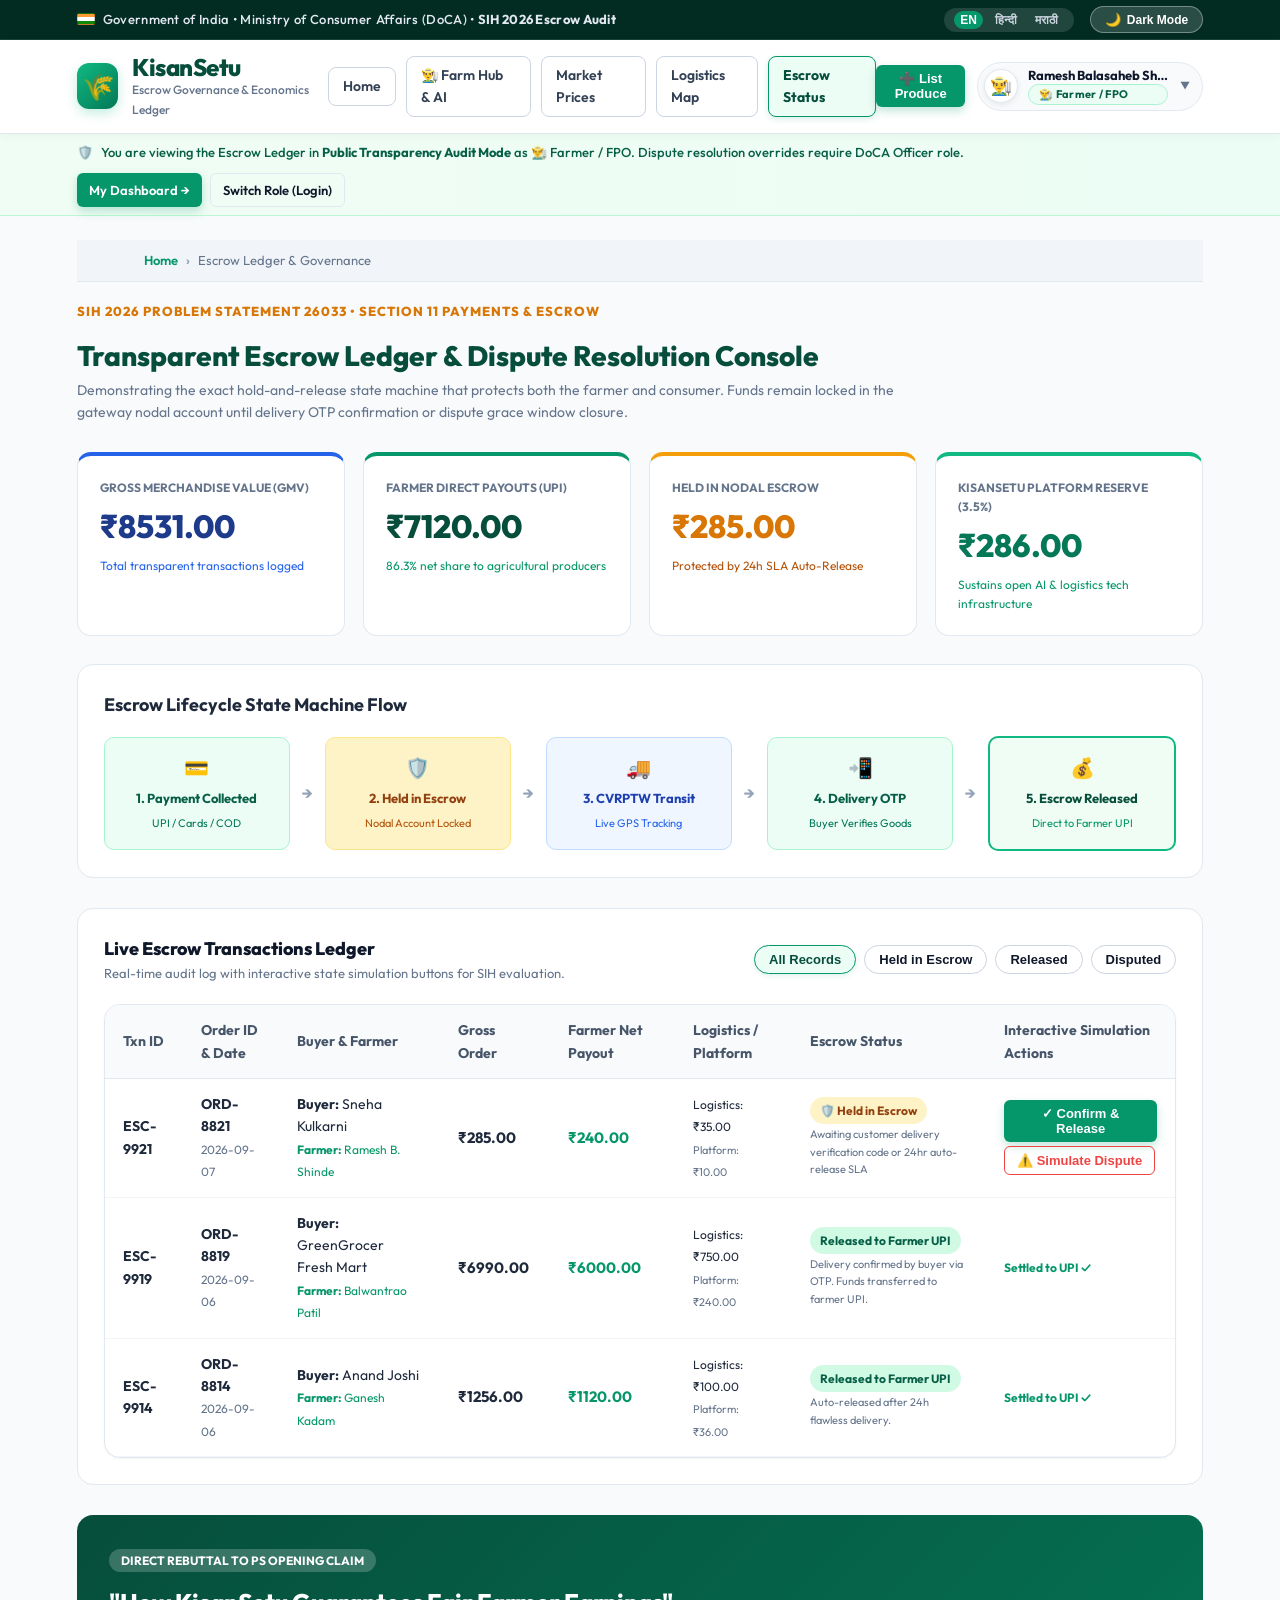
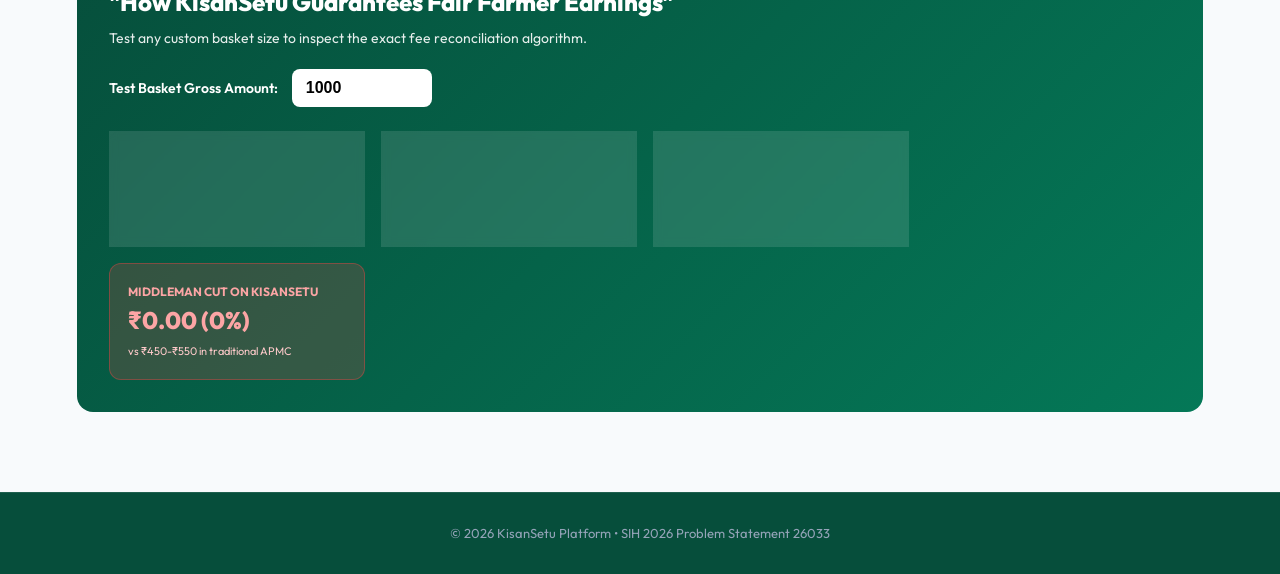
==== commit 37ee3336: "feat: add quality certificate verification, assaying lab locator, and transport e-PoD UX" ====
--- a/admin-escrow.html
+++ b/admin-escrow.html
@@ -43,6 +43,9 @@
         </nav>
 
         <div class="header-actions">
+            <button class="btn btn-outline btn-sm" onclick="openCertVerificationModal()" style="border-color:#059669; color:#059669; font-weight:700; display:inline-flex; align-items:center; gap:5px;" title="Audit Official Quality Certificates">
+                🔬 Verify Certificate
+            </button>
             <button class="btn btn-outline btn-sm" onclick="resetDatabase()">
                 🔄 Reset Demo Data
             </button>
@@ -243,6 +246,16 @@
                         <option>Underweight Delivery (Received 8kg instead of 10kg)</option>
                         <option>Wrong Produce Grade Delivered</option>
                     </select>
+                </div>
+
+                <div style="background:#ecfdf5; border:1px solid #a7f3d0; border-radius:8px; padding:10px 12px; font-size:12px; color:#065f46; display:flex; justify-content:space-between; align-items:center; flex-wrap:wrap; gap:8px;">
+                    <div>
+                        <strong>📜 Official Assayer Baseline Certificate:</strong>
+                        <div style="font-size:11px; color:#047857; margin-top:2px;">ID: AGM-MH-2026-89421 • Grade A (Moisture: 11.2%, Bruising: 1.4%)</div>
+                    </div>
+                    <button type="button" class="btn btn-sm btn-outline" style="font-size:11px; padding:3px 8px; border-color:#059669; color:#059669; font-weight:700;" onclick="openCertVerificationModal('AGM-MH-2026-89421')">
+                        Audit Certificate 🔬
+                    </button>
                 </div>
 
                 <div>
--- a/css/style.css
+++ b/css/style.css
@@ -2951,4 +2951,862 @@
     }
 }
 
-
+/* ===================================================
+   QUALITY CHECKER & ASSAYER CERTIFICATE SYSTEM
+   SIH 2026 PS 26033 - DoCA Quality Framework
+   =================================================== */
+
+.cert-badge-pill {
+    display: inline-flex;
+    align-items: center;
+    gap: 5px;
+    background: #ecfdf5;
+    color: #065f46;
+    border: 1px solid #a7f3d0;
+    padding: 3px 8px;
+    border-radius: 9999px;
+    font-size: 11px;
+    font-weight: 700;
+    letter-spacing: 0.2px;
+    cursor: pointer;
+    transition: var(--transition);
+    box-shadow: 0 1px 3px rgba(5, 150, 105, 0.1);
+}
+
+.cert-badge-pill:hover {
+    background: #059669;
+    color: #ffffff;
+    border-color: #047857;
+    transform: translateY(-1px);
+    box-shadow: 0 3px 8px rgba(5, 150, 105, 0.25);
+}
+
+.cert-badge-pill .cert-icon {
+    font-size: 12px;
+}
+
+/* Certificate Modal Dialog */
+.cert-modal-box {
+    background: #ffffff;
+    border-radius: 18px;
+    width: 95%;
+    max-width: 820px;
+    max-height: 90vh;
+    overflow-y: auto;
+    position: relative;
+    padding: 0;
+    box-shadow: 0 25px 60px rgba(0, 0, 0, 0.35);
+    border: 1px solid #cbd5e1;
+}
+
+/* Certificate Outer Frame */
+.official-cert-sheet {
+    padding: 32px 36px;
+    background: #ffffff;
+    position: relative;
+    border: 8px double #064e3b;
+    margin: 16px;
+    border-radius: 10px;
+    background-image: radial-gradient(#059669 0.45px, transparent 0.45px);
+    background-size: 18px 18px;
+    background-color: #fcfdfd;
+}
+
+.official-cert-sheet::before {
+    content: "KISANSETU • AGMARK ASSAYED • VERIFIED PRODUCE •";
+    position: absolute;
+    top: 50%;
+    left: 50%;
+    transform: translate(-50%, -50%) rotate(-35deg);
+    font-size: 38px;
+    font-weight: 900;
+    color: rgba(5, 150, 105, 0.04);
+    white-space: nowrap;
+    pointer-events: none;
+    z-index: 0;
+    letter-spacing: 4px;
+}
+
+/* Header & Emblem */
+.cert-header {
+    text-align: center;
+    border-bottom: 2px solid #064e3b;
+    padding-bottom: 18px;
+    margin-bottom: 22px;
+    position: relative;
+    z-index: 1;
+}
+
+.cert-emblem-row {
+    display: flex;
+    align-items: center;
+    justify-content: center;
+    gap: 12px;
+    margin-bottom: 6px;
+}
+
+.cert-emblem-badge {
+    background: #022c22;
+    color: #ffffff;
+    font-size: 11px;
+    font-weight: 800;
+    padding: 4px 12px;
+    border-radius: 20px;
+    letter-spacing: 0.5px;
+    text-transform: uppercase;
+}
+
+.cert-title-main {
+    font-size: 23px;
+    font-weight: 800;
+    color: #064e3b;
+    letter-spacing: 0.5px;
+    margin-top: 4px;
+    text-transform: uppercase;
+}
+
+.cert-subtitle {
+    font-size: 12px;
+    color: #475569;
+    font-weight: 600;
+    letter-spacing: 0.3px;
+}
+
+/* Top Meta Row */
+.cert-meta-strip {
+    display: grid;
+    grid-template-columns: repeat(auto-fit, minmax(180px, 1fr));
+    gap: 12px;
+    background: #f0fdf4;
+    border: 1px solid #bbf7d0;
+    border-radius: 8px;
+    padding: 12px 16px;
+    margin-bottom: 20px;
+    position: relative;
+    z-index: 1;
+}
+
+.cert-meta-item {
+    display: flex;
+    flex-direction: column;
+}
+
+.cert-meta-label {
+    font-size: 10px;
+    color: #166534;
+    font-weight: 700;
+    text-transform: uppercase;
+    letter-spacing: 0.4px;
+}
+
+.cert-meta-value {
+    font-size: 13px;
+    font-weight: 800;
+    color: #064e3b;
+    margin-top: 2px;
+}
+
+/* Certified Entity Card */
+.cert-entity-card {
+    display: grid;
+    grid-template-columns: 1fr 1fr;
+    gap: 16px;
+    margin-bottom: 20px;
+    position: relative;
+    z-index: 1;
+}
+
+@media (max-width: 650px) {
+    .cert-entity-card {
+        grid-template-columns: 1fr;
+    }
+}
+
+.cert-info-box {
+    background: #ffffff;
+    border: 1px solid #e2e8f0;
+    border-radius: 8px;
+    padding: 14px 16px;
+    box-shadow: 0 1px 3px rgba(0, 0, 0, 0.04);
+}
+
+.cert-info-box h5 {
+    font-size: 11px;
+    font-weight: 800;
+    color: #64748b;
+    text-transform: uppercase;
+    letter-spacing: 0.5px;
+    margin-bottom: 8px;
+    border-bottom: 1px solid #f1f5f9;
+    padding-bottom: 4px;
+}
+
+.cert-info-row {
+    font-size: 12px;
+    color: #1e293b;
+    margin-bottom: 5px;
+    display: flex;
+    justify-content: space-between;
+}
+
+.cert-info-row strong {
+    color: #0f172a;
+    font-weight: 700;
+}
+
+/* Parameters Evaluation Table */
+.cert-param-table-wrap {
+    margin-bottom: 22px;
+    border: 1.5px solid #cbd5e1;
+    border-radius: 8px;
+    overflow: hidden;
+    position: relative;
+    z-index: 1;
+}
+
+.cert-param-table {
+    width: 100%;
+    border-collapse: collapse;
+    font-size: 12px;
+}
+
+.cert-param-table th {
+    background: #064e3b;
+    color: #ffffff;
+    padding: 9px 12px;
+    text-align: left;
+    font-size: 11px;
+    font-weight: 700;
+    text-transform: uppercase;
+    letter-spacing: 0.4px;
+}
+
+.cert-param-table td {
+    padding: 8px 12px;
+    border-bottom: 1px solid #e2e8f0;
+    color: #1e293b;
+}
+
+.cert-param-table tr:nth-child(even) {
+    background: #f8fafc;
+}
+
+.cert-status-pass {
+    display: inline-flex;
+    align-items: center;
+    gap: 3px;
+    background: #dcfce7;
+    color: #15803d;
+    font-weight: 800;
+    font-size: 10px;
+    padding: 2px 7px;
+    border-radius: 12px;
+}
+
+/* Sign-off & Seal Strip */
+.cert-footer-strip {
+    display: flex;
+    justify-content: space-between;
+    align-items: center;
+    flex-wrap: wrap;
+    gap: 16px;
+    border-top: 1.5px dashed #cbd5e1;
+    padding-top: 18px;
+    position: relative;
+    z-index: 1;
+}
+
+.cert-seal-box {
+    display: flex;
+    align-items: center;
+    gap: 12px;
+}
+
+.cert-official-seal {
+    width: 68px;
+    height: 68px;
+    border-radius: 50%;
+    border: 3px dashed #059669;
+    background: #ecfdf5;
+    display: flex;
+    flex-direction: column;
+    align-items: center;
+    justify-content: center;
+    font-size: 9px;
+    font-weight: 900;
+    color: #064e3b;
+    text-align: center;
+    line-height: 1.1;
+    box-shadow: 0 0 10px rgba(5, 150, 105, 0.15);
+    padding: 4px;
+}
+
+.cert-qr-container {
+    display: flex;
+    align-items: center;
+    gap: 10px;
+    background: #ffffff;
+    border: 1px solid #e2e8f0;
+    padding: 8px 12px;
+    border-radius: 8px;
+}
+
+.cert-qr-container img {
+    width: 58px;
+    height: 58px;
+    border-radius: 4px;
+}
+
+.cert-hash-display {
+    font-family: 'Courier New', Courier, monospace;
+    font-size: 9px;
+    color: #64748b;
+    background: #f1f5f9;
+    padding: 4px 8px;
+    border-radius: 4px;
+    word-break: break-all;
+    max-width: 320px;
+}
+
+/* Lookup Toolbar in Modal */
+.cert-lookup-bar {
+    background: #f8fafc;
+    border-bottom: 1px solid #e2e8f0;
+    padding: 16px 24px;
+    display: flex;
+    flex-direction: column;
+    gap: 10px;
+}
+
+.cert-lookup-input-wrap {
+    display: flex;
+    gap: 8px;
+}
+
+.cert-lookup-input {
+    flex: 1;
+    padding: 10px 14px;
+    border: 1.5px solid #cbd5e1;
+    border-radius: 8px;
+    font-size: 13px;
+    font-weight: 600;
+    outline: none;
+    transition: var(--transition);
+}
+
+.cert-lookup-input:focus {
+    border-color: #059669;
+    box-shadow: 0 0 0 3px rgba(5, 150, 105, 0.15);
+}
+
+.cert-chips-row {
+    display: flex;
+    align-items: center;
+    gap: 6px;
+    flex-wrap: wrap;
+}
+
+.cert-chip-btn {
+    background: #e2e8f0;
+    border: none;
+    padding: 3px 8px;
+    border-radius: 6px;
+    font-size: 11px;
+    font-weight: 700;
+    color: #334155;
+    cursor: pointer;
+    transition: var(--transition);
+}
+
+.cert-chip-btn:hover {
+    background: #059669;
+    color: #ffffff;
+}
+
+/* Dark theme overrides for certificate */
+[data-theme="dark"] .cert-modal-box {
+    background: #0f172a;
+    border-color: #334155;
+}
+
+[data-theme="dark"] .official-cert-sheet {
+    background-color: #09131d;
+    border-color: #10b981;
+    background-image: radial-gradient(#10b981 0.45px, transparent 0.45px);
+}
+
+[data-theme="dark"] .cert-title-main {
+    color: #34d399;
+}
+
+[data-theme="dark"] .cert-info-box {
+    background: #1e293b;
+    border-color: #334155;
+}
+
+[data-theme="dark"] .cert-info-row {
+    color: #cbd5e1;
+}
+
+[data-theme="dark"] .cert-info-row strong {
+    color: #f8fafc;
+}
+
+[data-theme="dark"] .cert-param-table td {
+    color: #cbd5e1;
+    border-color: #334155;
+}
+
+[data-theme="dark"] .cert-param-table tr:nth-child(even) {
+    background: #1e293b;
+}
+
+[data-theme="dark"] .cert-lookup-bar {
+    background: #1e293b;
+    border-color: #334155;
+}
+
+[data-theme="dark"] .cert-lookup-input {
+    background: #0f172a;
+    border-color: #475569;
+    color: #ffffff;
+}
+
+/* ===================================================
+   ASSAYING & TESTING CENTERS DIRECTORY
+   =================================================== */
+
+.lab-centers-grid {
+    display: grid;
+    grid-template-columns: repeat(auto-fit, minmax(360px, 1fr));
+    gap: 20px;
+    margin-top: 20px;
+}
+
+.lab-center-card {
+    background: #ffffff;
+    border-radius: 14px;
+    border: 1px solid #e2e8f0;
+    padding: 22px;
+    transition: var(--transition);
+    box-shadow: 0 4px 14px rgba(0, 0, 0, 0.04);
+    display: flex;
+    flex-direction: column;
+    justify-content: space-between;
+    position: relative;
+    border-left: 5px solid #059669;
+}
+
+.lab-center-card:hover {
+    transform: translateY(-3px);
+    box-shadow: 0 10px 25px rgba(5, 150, 105, 0.12);
+    border-color: #a7f3d0;
+    border-left-color: #047857;
+}
+
+.lab-card-header {
+    display: flex;
+    justify-content: space-between;
+    align-items: flex-start;
+    gap: 12px;
+    margin-bottom: 12px;
+}
+
+.lab-title {
+    font-size: 16px;
+    font-weight: 800;
+    color: var(--primary-deep);
+    line-height: 1.35;
+}
+
+.lab-distance-badge {
+    background: #ecfdf5;
+    color: #065f46;
+    border: 1px solid #a7f3d0;
+    padding: 3px 10px;
+    border-radius: 14px;
+    font-size: 11px;
+    font-weight: 800;
+    white-space: nowrap;
+    display: inline-flex;
+    align-items: center;
+    gap: 4px;
+}
+
+.lab-distance-badge.nearest {
+    background: #065f46;
+    color: #ffffff;
+    border-color: #047857;
+}
+
+.lab-accred-strip {
+    font-size: 11px;
+    font-weight: 700;
+    color: #2563eb;
+    background: #eff6ff;
+    padding: 3px 8px;
+    border-radius: 6px;
+    display: inline-block;
+    margin-bottom: 10px;
+}
+
+.lab-details-list {
+    display: flex;
+    flex-direction: column;
+    gap: 6px;
+    font-size: 12px;
+    color: #475569;
+    margin-bottom: 14px;
+}
+
+.lab-detail-row {
+    display: flex;
+    align-items: flex-start;
+    gap: 8px;
+}
+
+.lab-detail-row strong {
+    color: #0f172a;
+}
+
+.lab-equip-wrap {
+    display: flex;
+    flex-wrap: wrap;
+    gap: 6px;
+    margin-bottom: 16px;
+}
+
+.lab-equip-tag {
+    background: #f1f5f9;
+    color: #334155;
+    font-size: 10px;
+    font-weight: 700;
+    padding: 3px 8px;
+    border-radius: 4px;
+    border: 1px solid #e2e8f0;
+}
+
+.lab-turnaround-box {
+    background: #f8fafc;
+    border: 1px solid #e2e8f0;
+    border-radius: 8px;
+    padding: 10px 12px;
+    font-size: 11px;
+    color: #334155;
+    margin-bottom: 16px;
+}
+
+.lab-actions-row {
+    display: flex;
+    gap: 8px;
+    flex-wrap: wrap;
+    border-top: 1px solid #f1f5f9;
+    padding-top: 14px;
+}
+
+/* Dark mode overrides for lab cards */
+[data-theme="dark"] .lab-center-card {
+    background: #1e293b;
+    border-color: #334155;
+    border-left-color: #10b981;
+}
+
+[data-theme="dark"] .lab-title {
+    color: #34d399;
+}
+
+[data-theme="dark"] .lab-equip-tag {
+    background: #0f172a;
+    border-color: #334155;
+    color: #cbd5e1;
+}
+
+[data-theme="dark"] .lab-turnaround-box {
+    background: #0f172a;
+    border-color: #334155;
+    color: #cbd5e1;
+}
+
+[data-theme="dark"] .lab-detail-row strong {
+    color: #f8fafc;
+}
+
+/* ===================================================
+   TRANSPORT VERIFICATION & PROOF OF DELIVERY (e-PoD)
+   =================================================== */
+
+.telematics-strip {
+    display: flex;
+    flex-wrap: wrap;
+    gap: 8px;
+    margin-top: 10px;
+    padding-top: 10px;
+    border-top: 1px solid var(--border);
+}
+
+.telematics-pill {
+    background: #f8fafc;
+    border: 1px solid var(--border);
+    border-radius: 20px;
+    padding: 4px 12px;
+    font-size: 11px;
+    font-weight: 700;
+    color: #334155;
+    display: inline-flex;
+    align-items: center;
+    gap: 6px;
+}
+
+.telematics-pill.active {
+    background: #ecfdf5;
+    color: #065f46;
+    border-color: #a7f3d0;
+}
+
+.pulse-beacon {
+    width: 8px;
+    height: 8px;
+    border-radius: 50%;
+    background: #10b981;
+    display: inline-block;
+    box-shadow: 0 0 0 0 rgba(16, 185, 129, 0.7);
+    animation: beaconPulse 1.8s infinite;
+}
+
+@keyframes beaconPulse {
+    0% { transform: scale(0.95); box-shadow: 0 0 0 0 rgba(16, 185, 129, 0.7); }
+    70% { transform: scale(1); box-shadow: 0 0 0 8px rgba(16, 185, 129, 0); }
+    100% { transform: scale(0.95); box-shadow: 0 0 0 0 rgba(16, 185, 129, 0); }
+}
+
+/* Geofence Radar Simulator */
+.geofence-radar-wrap {
+    display: flex;
+    align-items: center;
+    gap: 16px;
+    background: linear-gradient(135deg, #022c22, #064e3b);
+    color: white;
+    padding: 16px;
+    border-radius: 12px;
+    margin-bottom: 16px;
+    box-shadow: 0 6px 18px rgba(2, 44, 34, 0.25);
+    position: relative;
+    overflow: hidden;
+}
+
+.radar-scope {
+    width: 68px;
+    height: 68px;
+    border-radius: 50%;
+    border: 2px solid rgba(16, 185, 129, 0.4);
+    position: relative;
+    display: flex;
+    align-items: center;
+    justify-content: center;
+    background: radial-gradient(circle, rgba(16, 185, 129, 0.2) 0%, rgba(2, 44, 34, 0.8) 100%);
+    flex-shrink: 0;
+}
+
+.radar-ring {
+    position: absolute;
+    border-radius: 50%;
+    border: 1px solid rgba(52, 211, 153, 0.5);
+    width: 44px;
+    height: 44px;
+    animation: radarSweep 2s infinite ease-out;
+}
+
+@keyframes radarSweep {
+    0% { transform: scale(0.5); opacity: 1; }
+    100% { transform: scale(1.6); opacity: 0; }
+}
+
+.radar-blip {
+    width: 10px;
+    height: 10px;
+    background: #34d399;
+    border-radius: 50%;
+    box-shadow: 0 0 10px #34d399;
+    position: relative;
+    z-index: 2;
+}
+
+/* OTP Digits Input Group */
+.otp-input-group {
+    display: flex;
+    gap: 10px;
+    justify-content: center;
+    margin: 12px 0 16px 0;
+}
+
+.otp-box {
+    width: 52px;
+    height: 56px;
+    font-size: 24px;
+    font-weight: 800;
+    text-align: center;
+    border: 2px solid #cbd5e1;
+    border-radius: 10px;
+    background: white;
+    color: #0f172a;
+    outline: none;
+    transition: var(--transition);
+}
+
+.otp-box:focus {
+    border-color: #059669;
+    box-shadow: 0 0 0 3px rgba(5, 150, 105, 0.2);
+    transform: scale(1.05);
+}
+
+.otp-box.valid {
+    border-color: #10b981;
+    background: #ecfdf5;
+    color: #065f46;
+}
+
+/* Signature Canvas */
+.sig-canvas-wrap {
+    border: 1.5px dashed #cbd5e1;
+    border-radius: 10px;
+    background: #fafafa;
+    position: relative;
+    margin-bottom: 12px;
+    overflow: hidden;
+}
+
+.sig-canvas {
+    width: 100%;
+    height: 110px;
+    display: block;
+    cursor: crosshair;
+    touch-action: none;
+}
+
+.sig-canvas-placeholder {
+    position: absolute;
+    top: 50%;
+    left: 50%;
+    transform: translate(-50%, -50%);
+    color: #94a3b8;
+    font-size: 13px;
+    pointer-events: none;
+    user-select: none;
+    font-style: italic;
+}
+
+/* e-PoD Printable Receipt Sheet */
+.epod-receipt-sheet {
+    background: #ffffff;
+    border: 2px solid #065f46;
+    border-radius: 14px;
+    padding: 24px;
+    box-shadow: 0 10px 30px rgba(0,0,0,0.08);
+    position: relative;
+    font-family: inherit;
+}
+
+.epod-stamp {
+    position: absolute;
+    right: 24px;
+    top: 24px;
+    border: 3px solid #059669;
+    color: #059669;
+    font-weight: 900;
+    font-size: 13px;
+    padding: 6px 14px;
+    border-radius: 8px;
+    text-transform: uppercase;
+    letter-spacing: 1.5px;
+    transform: rotate(-6deg);
+    background: rgba(236, 253, 245, 0.85);
+    box-shadow: 0 4px 12px rgba(5, 150, 105, 0.15);
+}
+
+/* Verification Stepper Progress */
+.verification-stepper {
+    display: flex;
+    flex-direction: column;
+    gap: 8px;
+    margin: 16px 0;
+}
+
+.v-step-item {
+    display: flex;
+    align-items: center;
+    gap: 10px;
+    font-size: 13px;
+    font-weight: 600;
+    padding: 8px 12px;
+    border-radius: 8px;
+    background: #f8fafc;
+    border: 1px solid #e2e8f0;
+    color: #475569;
+    transition: var(--transition);
+}
+
+.v-step-item.done {
+    background: #ecfdf5;
+    border-color: #a7f3d0;
+    color: #065f46;
+}
+
+.v-step-item.active {
+    background: #eff6ff;
+    border-color: #bfdbfe;
+    color: #1d4ed8;
+    box-shadow: 0 0 0 2px rgba(59, 130, 246, 0.2);
+}
+
+/* Dark mode overrides for transport verification */
+[data-theme="dark"] .telematics-pill {
+    background: #1e293b;
+    border-color: #334155;
+    color: #cbd5e1;
+}
+
+[data-theme="dark"] .telematics-pill.active {
+    background: #064e3b;
+    border-color: #047857;
+    color: #a7f3d0;
+}
+
+[data-theme="dark"] .otp-box {
+    background: #0f172a;
+    border-color: #334155;
+    color: #f8fafc;
+}
+
+[data-theme="dark"] .otp-box.valid {
+    background: #064e3b;
+    border-color: #10b981;
+    color: #ecfdf5;
+}
+
+[data-theme="dark"] .sig-canvas-wrap {
+    background: #0f172a;
+    border-color: #334155;
+}
+
+[data-theme="dark"] .epod-receipt-sheet {
+    background: #1e293b;
+    border-color: #10b981;
+    color: #f8fafc;
+}
+
+[data-theme="dark"] .v-step-item {
+    background: #0f172a;
+    border-color: #334155;
+    color: #94a3b8;
+}
+
+[data-theme="dark"] .v-step-item.done {
+    background: #064e3b;
+    border-color: #047857;
+    color: #a7f3d0;
+}
+
+
+
+
+
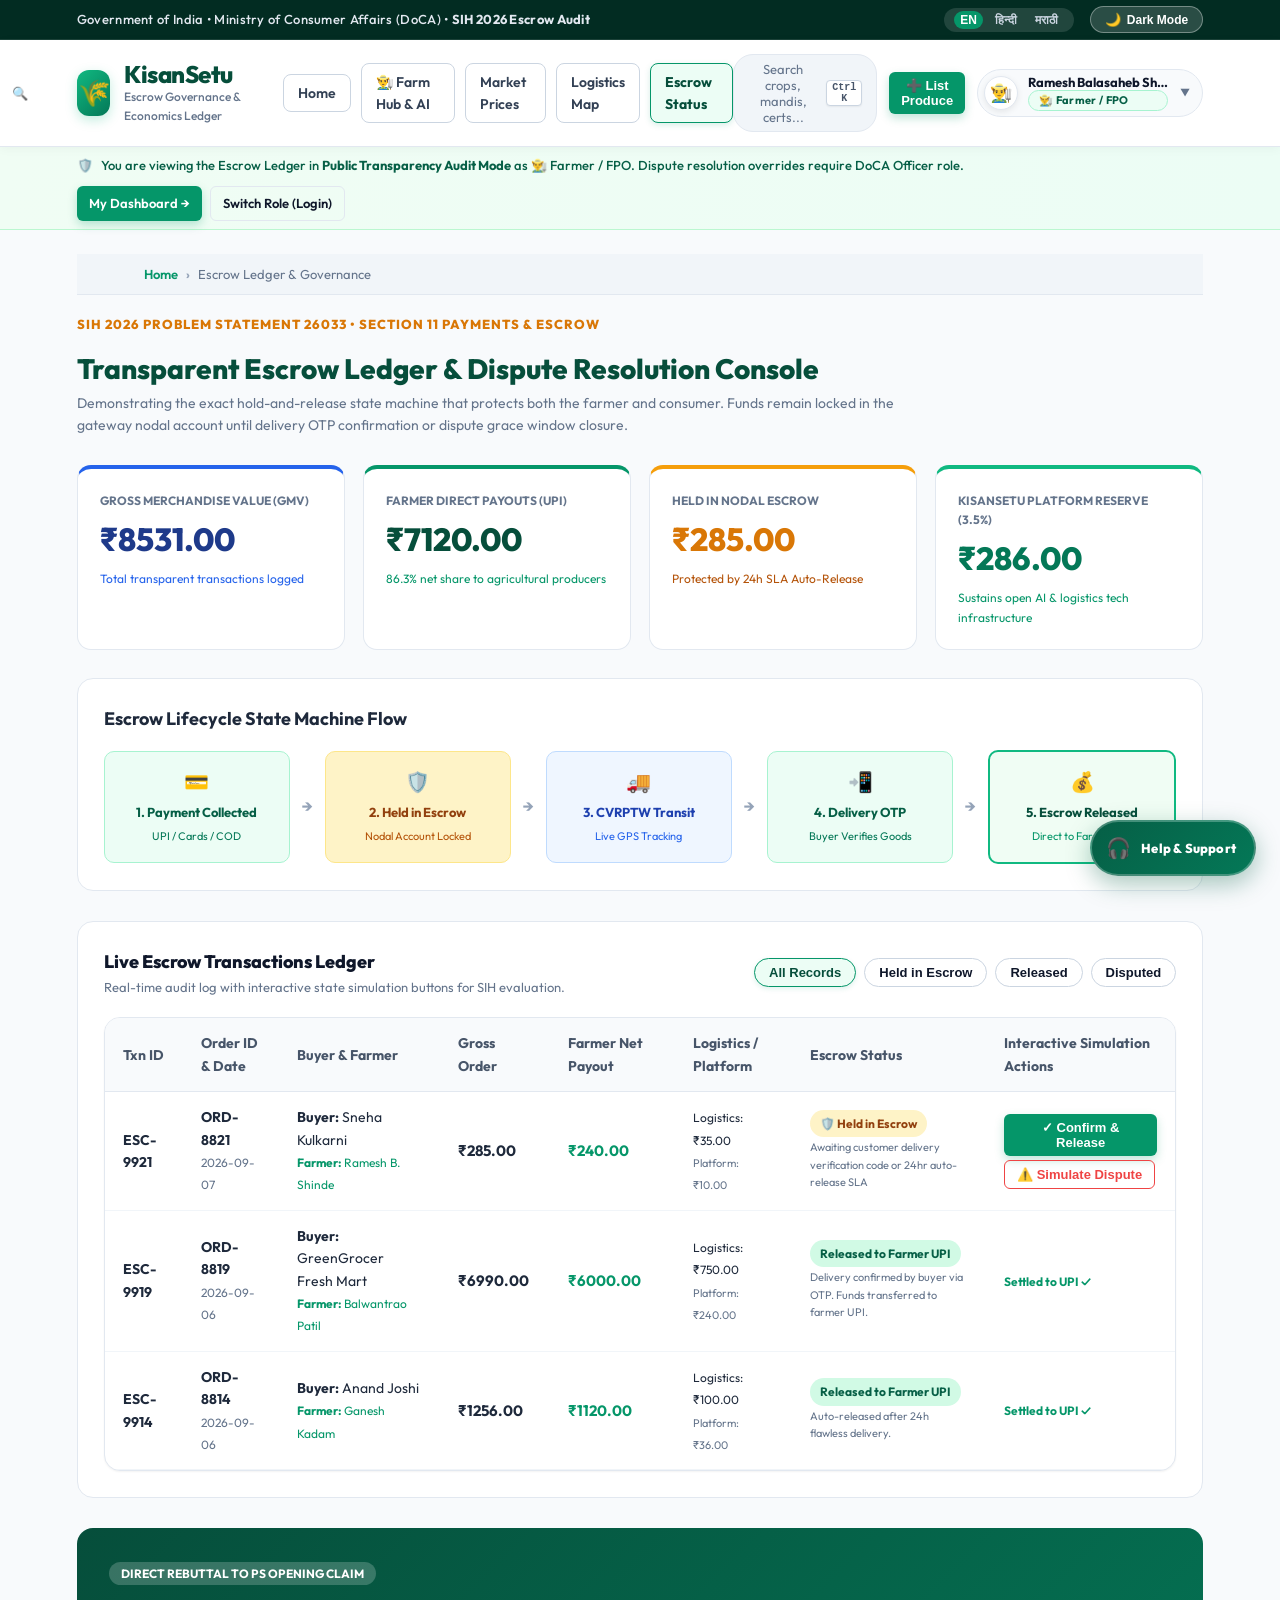
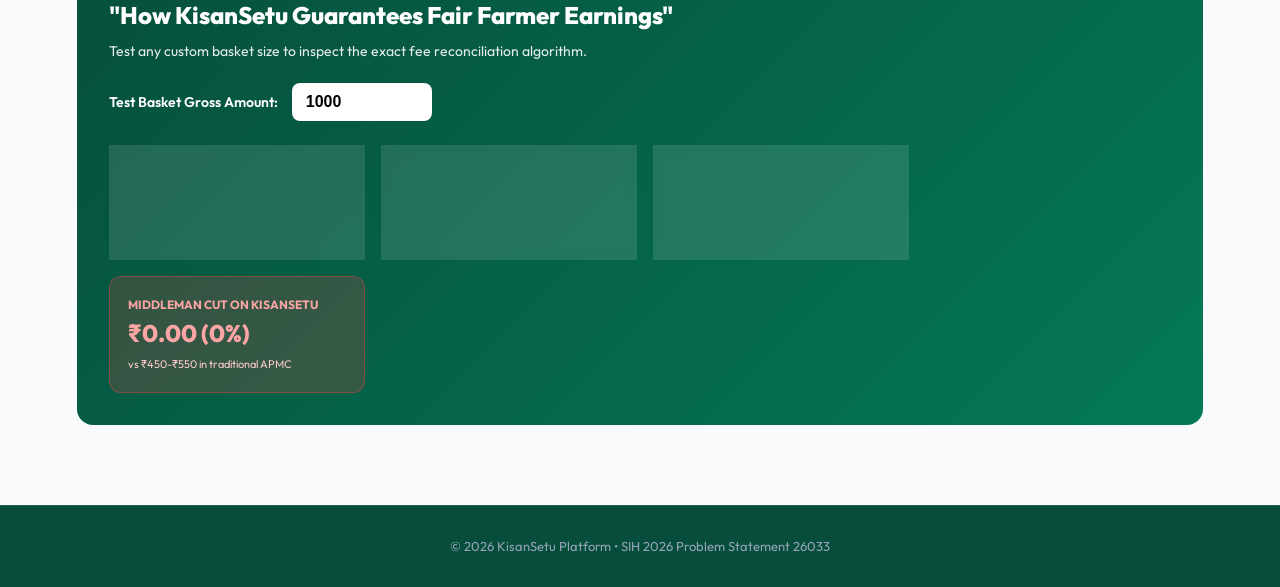
==== commit b071b408: "feat: enhance WhatsApp AI chatbot with trilingual NLP, bidirectional dashboard language sync, and lo" ====
--- a/admin-escrow.html
+++ b/admin-escrow.html
@@ -12,7 +12,6 @@
     <!-- TOP GOVERNMENT BAR -->
     <div class="gov-top-bar">
         <div class="gov-emblem">
-            <span class="gov-flag"></span>
             <span>Government of India • Ministry of Consumer Affairs (DoCA) • <strong>SIH 2026 Escrow Audit</strong></span>
         </div>
         <div class="top-bar-right">
--- a/css/style.css
+++ b/css/style.css
@@ -88,12 +88,7 @@
 }
 
 .gov-flag {
-    display: inline-block;
-    width: 18px;
-    height: 12px;
-    border-radius: 2px;
-    background: linear-gradient(to bottom, #FF9933 33.3%, #ffffff 33.3%, #ffffff 66.6%, #128807 66.6%);
-    border: 1px solid rgba(0,0,0,0.2);
+    display: none !important;
 }
 
 .top-bar-right {
@@ -3806,7 +3801,656 @@
     color: #a7f3d0;
 }
 
-
-
-
-
+/* ===================================================
+   UX OVERHAUL: UNIVERSAL SEARCH & COMMAND PALETTE (CTRL+K)
+   =================================================== */
+
+.header-search-trigger {
+    background: #f1f5f9;
+    border: 1px solid var(--border);
+    border-radius: 20px;
+    padding: 6px 14px;
+    font-size: 13px;
+    color: #64748b;
+    cursor: pointer;
+    display: inline-flex;
+    align-items: center;
+    gap: 8px;
+    transition: var(--transition);
+    font-family: inherit;
+}
+
+.header-search-trigger:hover {
+    background: #ffffff;
+    border-color: var(--primary);
+    color: var(--primary-deep);
+    box-shadow: 0 2px 8px rgba(5, 150, 105, 0.12);
+}
+
+.header-search-trigger kbd {
+    background: #ffffff;
+    border: 1px solid #cbd5e1;
+    border-radius: 4px;
+    padding: 1px 5px;
+    font-size: 10px;
+    font-weight: 700;
+    color: #475569;
+    box-shadow: 0 1px 2px rgba(0,0,0,0.06);
+}
+
+.cmd-palette-overlay {
+    position: fixed;
+    top: 0;
+    left: 0;
+    width: 100vw;
+    height: 100vh;
+    background: rgba(15, 23, 42, 0.65);
+    backdrop-filter: blur(6px);
+    z-index: 100000;
+    display: flex;
+    justify-content: center;
+    align-items: flex-start;
+    padding-top: 8vh;
+    animation: fadeIn 0.18s ease-out;
+}
+
+.cmd-palette-box {
+    background: #ffffff;
+    width: 92%;
+    max-width: 680px;
+    border-radius: 16px;
+    box-shadow: 0 25px 50px -12px rgba(0, 0, 0, 0.25), 0 0 0 1px rgba(0,0,0,0.06);
+    overflow: hidden;
+    display: flex;
+    flex-direction: column;
+    max-height: 80vh;
+    animation: slideDown 0.2s cubic-bezier(0.16, 1, 0.3, 1);
+}
+
+@keyframes slideDown {
+    from { opacity: 0; transform: translateY(-16px) scale(0.98); }
+    to { opacity: 1; transform: translateY(0) scale(1); }
+}
+
+.cmd-input-wrap {
+    display: flex;
+    align-items: center;
+    padding: 14px 18px;
+    border-bottom: 1px solid var(--border);
+    gap: 12px;
+    background: #ffffff;
+}
+
+.cmd-search-icon {
+    font-size: 20px;
+    color: var(--primary);
+}
+
+.cmd-input {
+    flex: 1;
+    border: none;
+    outline: none;
+    font-size: 16px;
+    font-family: inherit;
+    color: #0f172a;
+    background: transparent;
+}
+
+.cmd-input::placeholder {
+    color: #94a3b8;
+}
+
+.cmd-esc-badge {
+    font-size: 11px;
+    font-weight: 700;
+    color: #64748b;
+    background: #f1f5f9;
+    border: 1px solid #e2e8f0;
+    border-radius: 6px;
+    padding: 3px 7px;
+    cursor: pointer;
+}
+
+.cmd-filter-tabs {
+    display: flex;
+    gap: 6px;
+    padding: 8px 16px;
+    background: #f8fafc;
+    border-bottom: 1px solid var(--border);
+    overflow-x: auto;
+}
+
+.cmd-filter-tab {
+    background: transparent;
+    border: 1px solid transparent;
+    border-radius: 14px;
+    padding: 4px 10px;
+    font-size: 12px;
+    font-weight: 600;
+    color: #64748b;
+    cursor: pointer;
+    white-space: nowrap;
+    transition: var(--transition);
+}
+
+.cmd-filter-tab.active {
+    background: #ffffff;
+    color: var(--primary-deep);
+    border-color: #cbd5e1;
+    font-weight: 700;
+    box-shadow: 0 1px 3px rgba(0,0,0,0.05);
+}
+
+.cmd-results-list {
+    overflow-y: auto;
+    padding: 10px 14px;
+    display: flex;
+    flex-direction: column;
+    gap: 4px;
+    flex: 1;
+}
+
+.cmd-group-title {
+    font-size: 11px;
+    font-weight: 800;
+    color: #94a3b8;
+    text-transform: uppercase;
+    letter-spacing: 0.8px;
+    padding: 8px 10px 4px 10px;
+}
+
+.cmd-item {
+    display: flex;
+    align-items: center;
+    justify-content: space-between;
+    padding: 10px 12px;
+    border-radius: 10px;
+    cursor: pointer;
+    transition: background 0.15s ease;
+    text-decoration: none;
+    color: inherit;
+}
+
+.cmd-item:hover, .cmd-item.selected {
+    background: #ecfdf5;
+}
+
+.cmd-item-left {
+    display: flex;
+    align-items: center;
+    gap: 12px;
+    flex: 1;
+    min-width: 0;
+}
+
+.cmd-item-icon {
+    width: 36px;
+    height: 36px;
+    border-radius: 8px;
+    background: #f1f5f9;
+    display: flex;
+    align-items: center;
+    justify-content: center;
+    font-size: 18px;
+    flex-shrink: 0;
+}
+
+.cmd-item-text {
+    min-width: 0;
+}
+
+.cmd-item-title {
+    font-size: 14px;
+    font-weight: 700;
+    color: #0f172a;
+    white-space: nowrap;
+    overflow: hidden;
+    text-overflow: ellipsis;
+}
+
+.cmd-item-sub {
+    font-size: 12px;
+    color: #64748b;
+    white-space: nowrap;
+    overflow: hidden;
+    text-overflow: ellipsis;
+}
+
+.cmd-item-right {
+    display: flex;
+    align-items: center;
+    gap: 8px;
+    flex-shrink: 0;
+}
+
+.cmd-item-tag {
+    font-size: 11px;
+    font-weight: 700;
+    padding: 2px 8px;
+    border-radius: 6px;
+}
+
+.cmd-footer {
+    padding: 10px 18px;
+    background: #f8fafc;
+    border-top: 1px solid var(--border);
+    display: flex;
+    justify-content: space-between;
+    align-items: center;
+    font-size: 12px;
+    color: #64748b;
+}
+
+.cmd-footer-shortcuts {
+    display: flex;
+    gap: 12px;
+}
+
+/* ===================================================
+   UX OVERHAUL: FLOATING QUICK-HELP & SUPPORT DRAWER
+   =================================================== */
+
+.kisan-help-fab {
+    position: fixed;
+    bottom: 24px;
+    right: 24px;
+    z-index: 9998;
+    background: linear-gradient(135deg, #065f46, #047857);
+    color: #ffffff;
+    border-radius: 30px;
+    padding: 10px 18px 10px 14px;
+    display: flex;
+    align-items: center;
+    gap: 10px;
+    box-shadow: 0 8px 24px rgba(6, 95, 70, 0.35);
+    cursor: pointer;
+    transition: transform 0.2s ease, box-shadow 0.2s ease;
+    border: 2px solid rgba(255,255,255,0.25);
+    font-family: inherit;
+}
+
+.kisan-help-fab:hover {
+    transform: translateY(-3px) scale(1.03);
+    box-shadow: 0 12px 28px rgba(6, 95, 70, 0.45);
+}
+
+.kisan-help-fab-icon {
+    font-size: 20px;
+}
+
+.kisan-help-fab-text {
+    font-size: 13px;
+    font-weight: 800;
+    letter-spacing: 0.2px;
+}
+
+.kisan-help-drawer {
+    position: fixed;
+    bottom: 84px;
+    right: 24px;
+    width: 380px;
+    max-width: calc(100vw - 40px);
+    background: #ffffff;
+    border-radius: 18px;
+    border: 1px solid var(--border);
+    box-shadow: 0 20px 40px rgba(0, 0, 0, 0.18);
+    z-index: 9999;
+    display: none;
+    flex-direction: column;
+    overflow: hidden;
+    animation: drawerSlideUp 0.25s cubic-bezier(0.16, 1, 0.3, 1);
+    max-height: 82vh;
+}
+
+@keyframes drawerSlideUp {
+    from { opacity: 0; transform: translateY(20px) scale(0.96); }
+    to { opacity: 1; transform: translateY(0) scale(1); }
+}
+
+.kisan-help-header {
+    background: linear-gradient(135deg, #022c22, #065f46);
+    color: white;
+    padding: 18px 20px;
+    display: flex;
+    justify-content: space-between;
+    align-items: center;
+}
+
+.kisan-help-body {
+    padding: 18px;
+    overflow-y: auto;
+    display: flex;
+    flex-direction: column;
+    gap: 14px;
+}
+
+.help-cards-grid {
+    display: grid;
+    grid-template-columns: 1fr 1fr;
+    gap: 10px;
+}
+
+.help-card-btn {
+    background: #f8fafc;
+    border: 1px solid #e2e8f0;
+    border-radius: 12px;
+    padding: 12px;
+    display: flex;
+    flex-direction: column;
+    gap: 4px;
+    cursor: pointer;
+    text-align: left;
+    transition: var(--transition);
+    text-decoration: none;
+    color: inherit;
+}
+
+.help-card-btn:hover {
+    background: #ecfdf5;
+    border-color: #a7f3d0;
+    transform: translateY(-2px);
+}
+
+.help-card-btn .h-icon {
+    font-size: 20px;
+}
+
+.help-card-btn .h-title {
+    font-size: 13px;
+    font-weight: 800;
+    color: #0f172a;
+}
+
+.help-card-btn .h-sub {
+    font-size: 11px;
+    color: #64748b;
+    line-height: 1.3;
+}
+
+/* FAQ Accordion */
+.faq-accordion-item {
+    border: 1px solid var(--border);
+    border-radius: 8px;
+    overflow: hidden;
+    margin-bottom: 6px;
+}
+
+.faq-question {
+    padding: 10px 12px;
+    background: #f8fafc;
+    font-size: 12px;
+    font-weight: 700;
+    color: #1e293b;
+    cursor: pointer;
+    display: flex;
+    justify-content: space-between;
+    align-items: center;
+}
+
+.faq-question:hover {
+    background: #f1f5f9;
+}
+
+.faq-answer {
+    padding: 10px 12px;
+    font-size: 12px;
+    color: #475569;
+    line-height: 1.45;
+    display: none;
+    border-top: 1px solid var(--border);
+    background: #ffffff;
+}
+
+/* WhatsApp Simulator Language Selector */
+.wa-lang-btn {
+    background: rgba(255, 255, 255, 0.18);
+    color: #ffffff;
+    border: 1px solid rgba(255, 255, 255, 0.3);
+    border-radius: 14px;
+    padding: 3px 10px;
+    font-size: 11px;
+    font-weight: 600;
+    cursor: pointer;
+    transition: all 0.2s ease;
+}
+
+.wa-lang-btn:hover {
+    background: rgba(255, 255, 255, 0.3);
+}
+
+.wa-lang-btn.active {
+    background: #25d366;
+    color: #064e3b;
+    border-color: #25d366;
+    font-weight: 800;
+    box-shadow: 0 2px 6px rgba(0, 0, 0, 0.15);
+}
+
+/* ===================================================
+   UX OVERHAUL: 1-MINUTE GUIDED PLATFORM TOUR MODAL
+   =================================================== */
+
+.tour-modal-overlay {
+    position: fixed;
+    top: 0;
+    left: 0;
+    width: 100vw;
+    height: 100vh;
+    background: rgba(15, 23, 42, 0.7);
+    backdrop-filter: blur(5px);
+    z-index: 100001;
+    display: flex;
+    justify-content: center;
+    align-items: center;
+    padding: 20px;
+    animation: fadeIn 0.2s ease-out;
+}
+
+.tour-modal-box {
+    background: #ffffff;
+    width: 100%;
+    max-width: 580px;
+    border-radius: 20px;
+    box-shadow: 0 25px 50px -12px rgba(0, 0, 0, 0.3);
+    overflow: hidden;
+    position: relative;
+    display: flex;
+    flex-direction: column;
+}
+
+.tour-slide {
+    padding: 30px 28px 24px 28px;
+    display: flex;
+    flex-direction: column;
+    align-items: center;
+    text-align: center;
+}
+
+.tour-step-badge {
+    display: inline-flex;
+    align-items: center;
+    gap: 6px;
+    background: #ecfdf5;
+    color: #065f46;
+    border: 1px solid #a7f3d0;
+    padding: 4px 12px;
+    border-radius: 20px;
+    font-size: 11px;
+    font-weight: 800;
+    margin-bottom: 16px;
+    text-transform: uppercase;
+}
+
+.tour-icon-avatar {
+    width: 80px;
+    height: 80px;
+    border-radius: 20px;
+    display: flex;
+    align-items: center;
+    justify-content: center;
+    font-size: 40px;
+    margin-bottom: 16px;
+    box-shadow: 0 8px 20px rgba(0,0,0,0.06);
+}
+
+.tour-title {
+    font-size: 22px;
+    font-weight: 800;
+    color: var(--primary-deep);
+    margin: 0 0 10px 0;
+}
+
+.tour-desc {
+    font-size: 14px;
+    color: #475569;
+    line-height: 1.55;
+    max-width: 480px;
+    margin: 0 0 18px 0;
+}
+
+.tour-benefit-card {
+    background: #f8fafc;
+    border: 1.5px dashed #cbd5e1;
+    border-radius: 12px;
+    padding: 12px 16px;
+    font-size: 12px;
+    color: #0f172a;
+    font-weight: 600;
+    width: 100%;
+    margin-bottom: 12px;
+    text-align: left;
+}
+
+.tour-footer {
+    background: #f8fafc;
+    border-top: 1px solid var(--border);
+    padding: 16px 24px;
+    display: flex;
+    justify-content: space-between;
+    align-items: center;
+}
+
+.tour-dots {
+    display: flex;
+    gap: 6px;
+}
+
+.tour-dot {
+    width: 8px;
+    height: 8px;
+    border-radius: 50%;
+    background: #cbd5e1;
+    cursor: pointer;
+    transition: var(--transition);
+}
+
+.tour-dot.active {
+    background: var(--primary);
+    width: 22px;
+    border-radius: 10px;
+}
+
+/* Dark mode overrides for UX overhaul */
+[data-theme="dark"] .header-search-trigger {
+    background: #1e293b;
+    border-color: #334155;
+    color: #cbd5e1;
+}
+
+[data-theme="dark"] .header-search-trigger kbd {
+    background: #0f172a;
+    border-color: #475569;
+    color: #cbd5e1;
+}
+
+[data-theme="dark"] .cmd-palette-box {
+    background: #1e293b;
+    border: 1px solid #334155;
+}
+
+[data-theme="dark"] .cmd-input-wrap {
+    background: #1e293b;
+    border-color: #334155;
+}
+
+[data-theme="dark"] .cmd-input {
+    color: #ffffff;
+}
+
+[data-theme="dark"] .cmd-filter-tabs {
+    background: #0f172a;
+    border-color: #334155;
+}
+
+[data-theme="dark"] .cmd-filter-tab.active {
+    background: #1e293b;
+    color: #34d399;
+    border-color: #475569;
+}
+
+[data-theme="dark"] .cmd-item:hover, [data-theme="dark"] .cmd-item.selected {
+    background: #0f172a;
+}
+
+[data-theme="dark"] .cmd-item-title {
+    color: #f8fafc;
+}
+
+[data-theme="dark"] .cmd-footer {
+    background: #0f172a;
+    border-color: #334155;
+}
+
+[data-theme="dark"] .kisan-help-drawer {
+    background: #1e293b;
+    border-color: #334155;
+}
+
+[data-theme="dark"] .help-card-btn {
+    background: #0f172a;
+    border-color: #334155;
+}
+
+[data-theme="dark"] .help-card-btn .h-title {
+    color: #f8fafc;
+}
+
+[data-theme="dark"] .faq-question {
+    background: #0f172a;
+    color: #f8fafc;
+}
+
+[data-theme="dark"] .faq-answer {
+    background: #1e293b;
+    color: #cbd5e1;
+}
+
+[data-theme="dark"] .tour-modal-box {
+    background: #1e293b;
+    border: 1px solid #334155;
+}
+
+[data-theme="dark"] .tour-title {
+    color: #34d399;
+}
+
+[data-theme="dark"] .tour-desc {
+    color: #cbd5e1;
+}
+
+[data-theme="dark"] .tour-benefit-card {
+    background: #0f172a;
+    border-color: #334155;
+    color: #f8fafc;
+}
+
+[data-theme="dark"] .tour-footer {
+    background: #0f172a;
+    border-color: #334155;
+}
+
+
+
+
+
+
